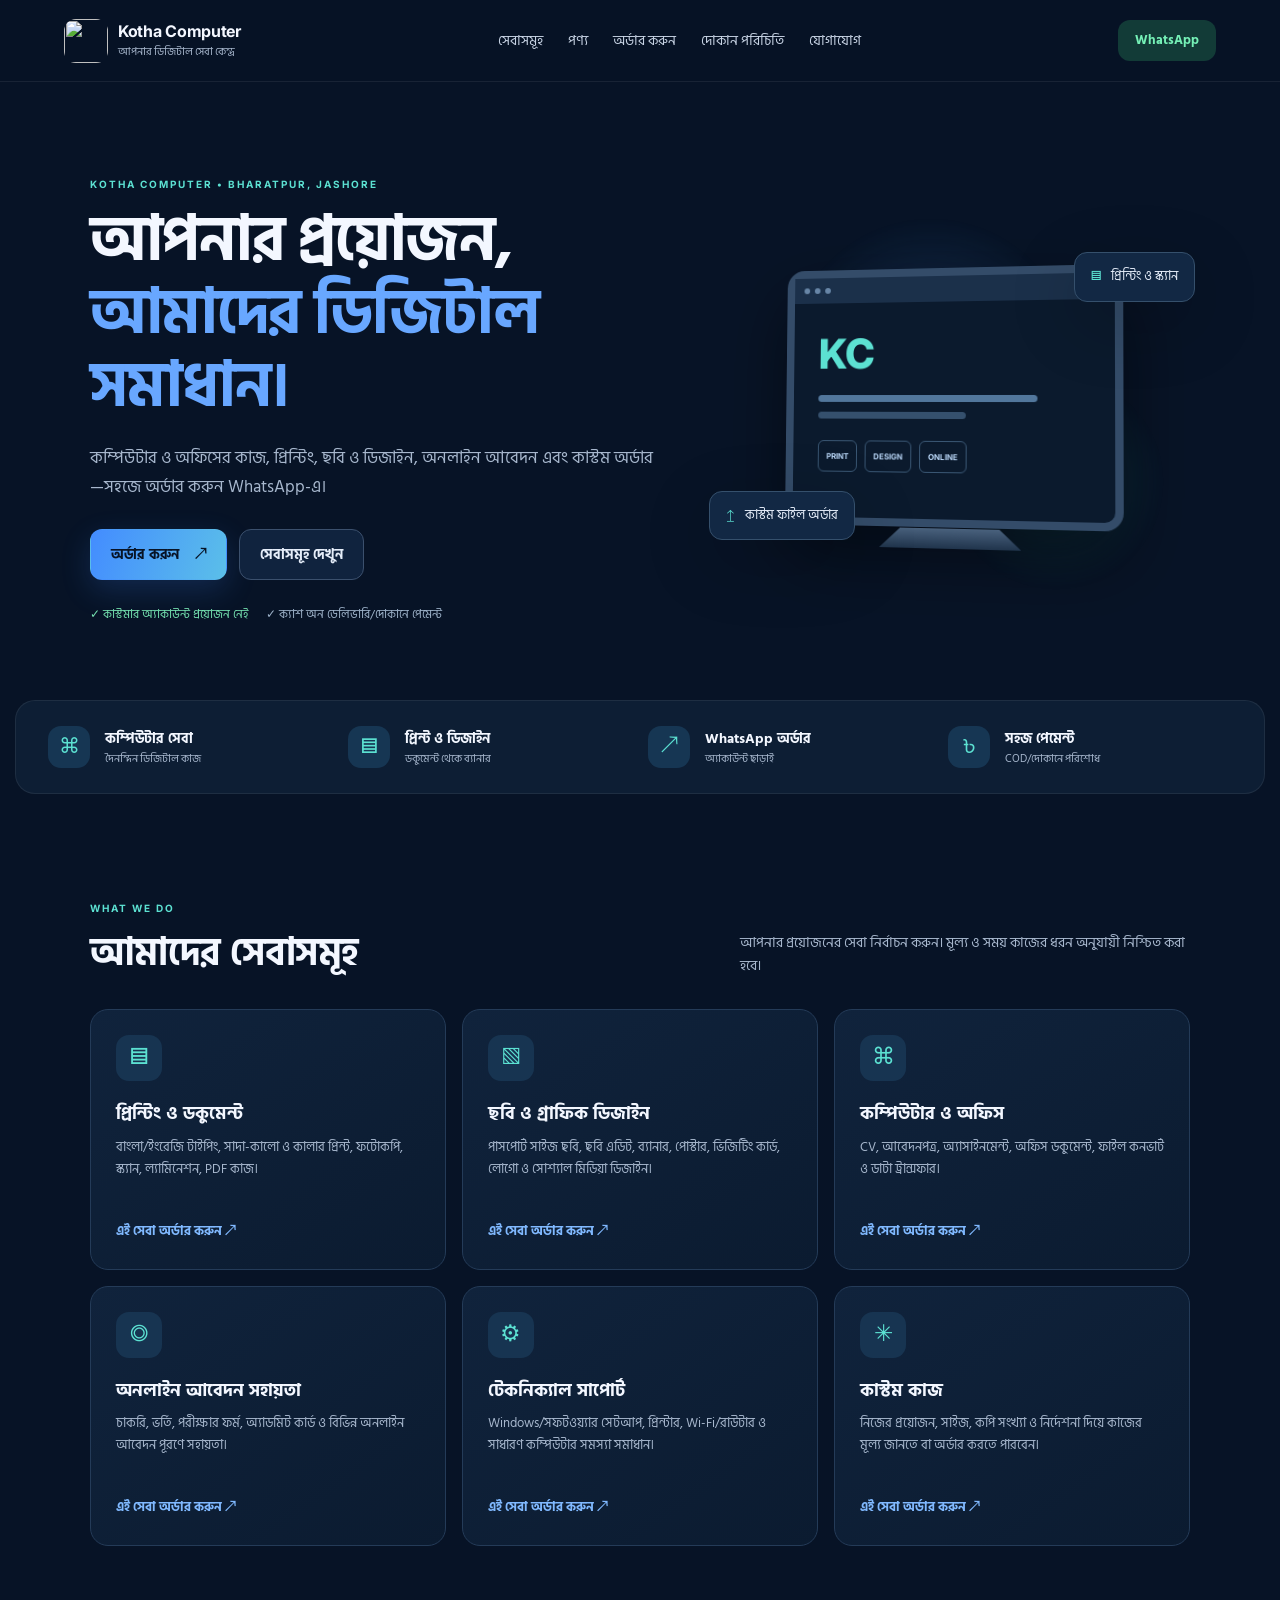
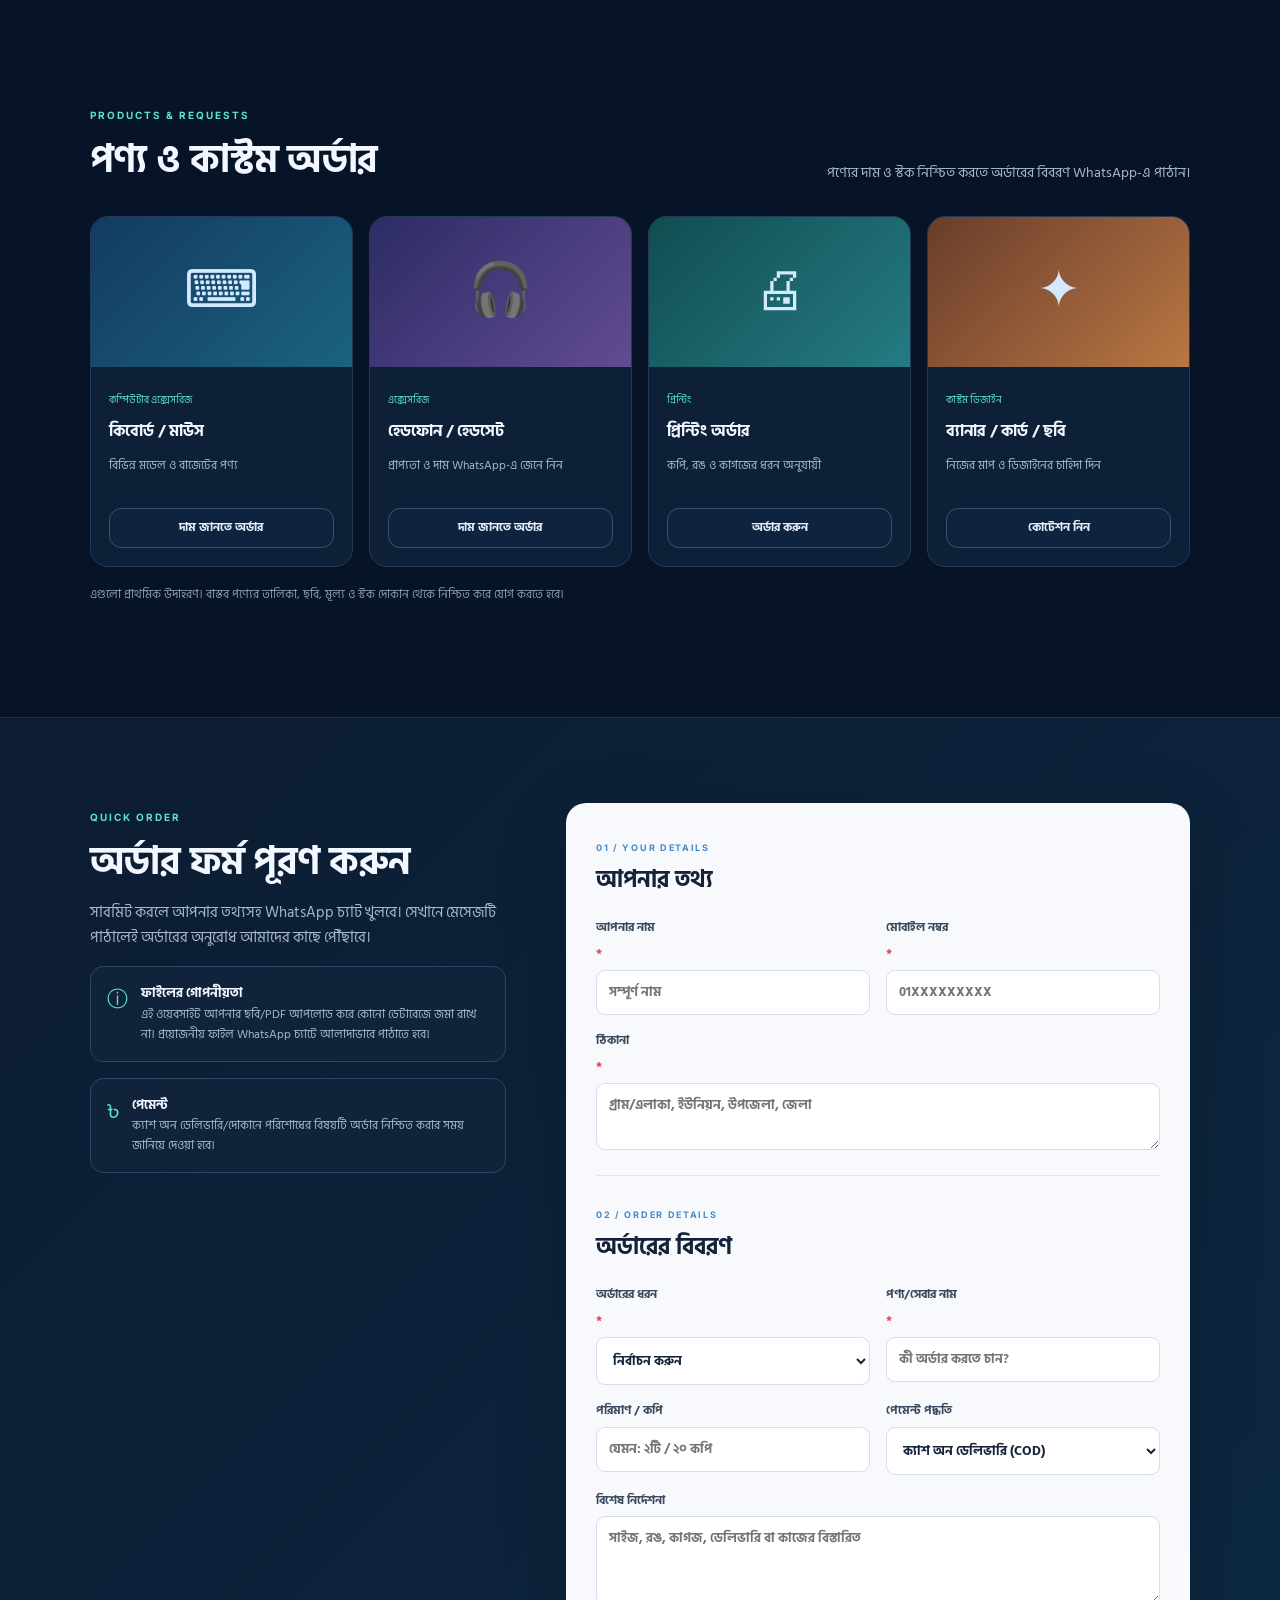
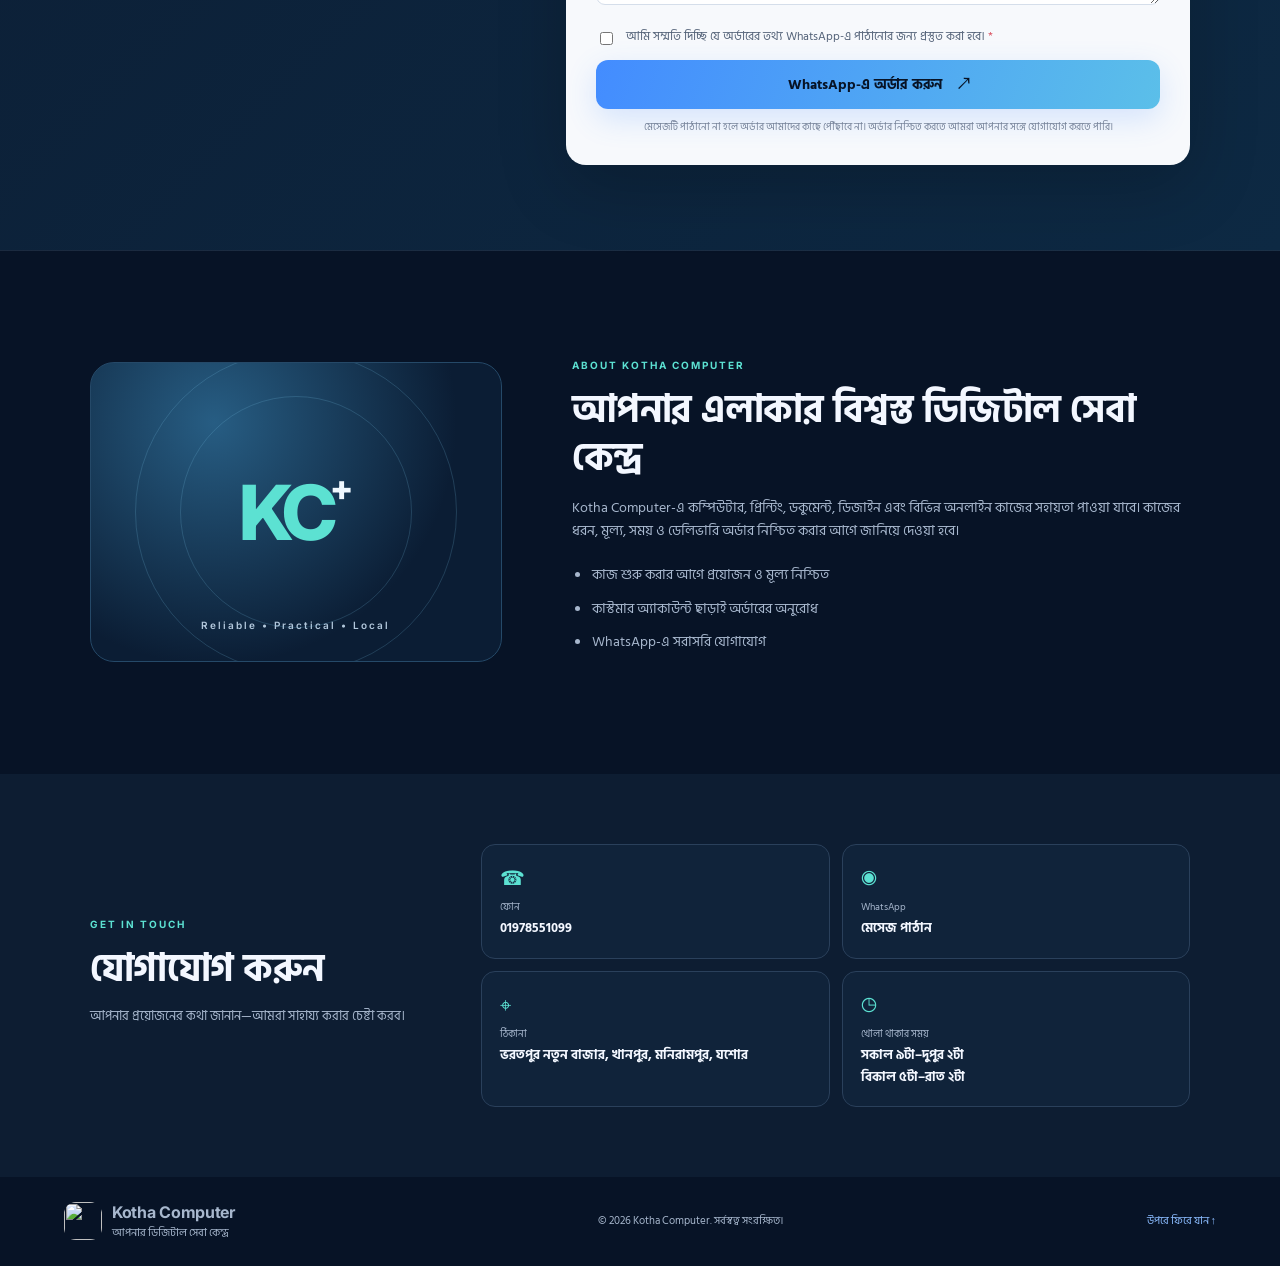
==== index.html @ 3c4dc67a "Add files via upload" ====
<!doctype html>
<html lang="bn">
<head>
  <meta charset="utf-8">
  <meta name="viewport" content="width=device-width, initial-scale=1">
  <meta name="theme-color" content="#071326">
  <meta name="description" content="Kotha Computer — কম্পিউটার, প্রিন্টিং, ডিজাইন, অনলাইন আবেদন ও কাস্টম অর্ডার সেবা।">
  <title>Kotha Computer | কম্পিউটার ও ডিজিটাল সেবা</title>
  <link rel="icon" href="assets/favicon.svg" type="image/svg+xml">
  <link rel="stylesheet" href="styles.css">
</head>
<body>
  <header class="site-header">
    <a class="brand" href="#home" aria-label="Kotha Computer হোম">
      <img src="assets/logo.svg" alt="" width="44" height="44">
      <span><strong>Kotha Computer</strong><small>আপনার ডিজিটাল সেবা কেন্দ্র</small></span>
    </a>
    <button class="menu-toggle" id="menuToggle" aria-label="মেনু খুলুন" aria-expanded="false">☰</button>
    <nav id="mainNav">
      <a href="#services">সেবাসমূহ</a><a href="#products">পণ্য</a><a href="#order">অর্ডার করুন</a><a href="#about">দোকান পরিচিতি</a><a href="#contact">যোগাযোগ</a>
    </nav>
    <a class="header-wa" href="https://wa.me/8801978551099" target="_blank" rel="noopener">WhatsApp</a>
  </header>

  <main id="home">
    <section class="hero">
      <div class="hero-copy">
        <span class="eyebrow">KOTHA COMPUTER • BHARATPUR, JASHORE</span>
        <h1>আপনার প্রয়োজন,<br><span>আমাদের ডিজিটাল সমাধান।</span></h1>
        <p>কম্পিউটার ও অফিসের কাজ, প্রিন্টিং, ছবি ও ডিজাইন, অনলাইন আবেদন এবং কাস্টম অর্ডার—সহজে অর্ডার করুন WhatsApp-এ।</p>
        <div class="hero-actions"><a class="btn primary" href="#order">অর্ডার করুন <span>↗</span></a><a class="btn secondary" href="#services">সেবাসমূহ দেখুন</a></div>
        <div class="trust-row"><span>✓ কাস্টমার অ্যাকাউন্ট প্রয়োজন নেই</span><span>✓ ক্যাশ অন ডেলিভারি/দোকানে পেমেন্ট</span></div>
      </div>
      <div class="hero-art" aria-label="কম্পিউটার ও ডিজিটাল সেবা">
        <div class="orb orb-one"></div><div class="orb orb-two"></div>
        <div class="screen"><div class="screen-top"><i></i><i></i><i></i></div><div class="screen-body"><div class="screen-mark">KC</div><div class="screen-line long"></div><div class="screen-line"></div><div class="screen-cards"><b>PRINT</b><b>DESIGN</b><b>ONLINE</b></div></div></div>
        <div class="floating-card card-print">▤ <span>প্রিন্টিং ও স্ক্যান</span></div><div class="floating-card card-file">↥ <span>কাস্টম ফাইল অর্ডার</span></div>
      </div>
    </section>

    <section class="quick-facts">
      <div><span class="fact-icon">⌘</span><strong>কম্পিউটার সেবা</strong><small>দৈনন্দিন ডিজিটাল কাজ</small></div>
      <div><span class="fact-icon">▤</span><strong>প্রিন্ট ও ডিজাইন</strong><small>ডকুমেন্ট থেকে ব্যানার</small></div>
      <div><span class="fact-icon">↗</span><strong>WhatsApp অর্ডার</strong><small>অ্যাকাউন্ট ছাড়াই</small></div>
      <div><span class="fact-icon">৳</span><strong>সহজ পেমেন্ট</strong><small>COD/দোকানে পরিশোধ</small></div>
    </section>

    <section class="section" id="services">
      <div class="section-heading"><div><span class="eyebrow">WHAT WE DO</span><h2>আমাদের সেবাসমূহ</h2></div><p>আপনার প্রয়োজনের সেবা নির্বাচন করুন। মূল্য ও সময় কাজের ধরন অনুযায়ী নিশ্চিত করা হবে।</p></div>
      <div class="service-grid">
        <article class="service-card"><span class="service-icon">▤</span><h3>প্রিন্টিং ও ডকুমেন্ট</h3><p>বাংলা/ইংরেজি টাইপিং, সাদা-কালো ও কালার প্রিন্ট, ফটোকপি, স্ক্যান, ল্যামিনেশন, PDF কাজ।</p><button class="text-link choose-service" data-service="প্রিন্টিং ও ডকুমেন্ট">এই সেবা অর্ডার করুন ↗</button></article>
        <article class="service-card"><span class="service-icon">▧</span><h3>ছবি ও গ্রাফিক ডিজাইন</h3><p>পাসপোর্ট সাইজ ছবি, ছবি এডিট, ব্যানার, পোস্টার, ভিজিটিং কার্ড, লোগো ও সোশ্যাল মিডিয়া ডিজাইন।</p><button class="text-link choose-service" data-service="ছবি ও গ্রাফিক ডিজাইন">এই সেবা অর্ডার করুন ↗</button></article>
        <article class="service-card"><span class="service-icon">⌘</span><h3>কম্পিউটার ও অফিস</h3><p>CV, আবেদনপত্র, অ্যাসাইনমেন্ট, অফিস ডকুমেন্ট, ফাইল কনভার্ট ও ডাটা ট্রান্সফার।</p><button class="text-link choose-service" data-service="কম্পিউটার ও অফিস">এই সেবা অর্ডার করুন ↗</button></article>
        <article class="service-card"><span class="service-icon">◎</span><h3>অনলাইন আবেদন সহায়তা</h3><p>চাকরি, ভর্তি, পরীক্ষার ফর্ম, অ্যাডমিট কার্ড ও বিভিন্ন অনলাইন আবেদন পূরণে সহায়তা।</p><button class="text-link choose-service" data-service="অনলাইন আবেদন সহায়তা">এই সেবা অর্ডার করুন ↗</button></article>
        <article class="service-card"><span class="service-icon">⚙</span><h3>টেকনিক্যাল সাপোর্ট</h3><p>Windows/সফটওয়্যার সেটআপ, প্রিন্টার, Wi-Fi/রাউটার ও সাধারণ কম্পিউটার সমস্যা সমাধান।</p><button class="text-link choose-service" data-service="টেকনিক্যাল সাপোর্ট">এই সেবা অর্ডার করুন ↗</button></article>
        <article class="service-card"><span class="service-icon">✳</span><h3>কাস্টম কাজ</h3><p>নিজের প্রয়োজন, সাইজ, কপি সংখ্যা ও নির্দেশনা দিয়ে কাজের মূল্য জানতে বা অর্ডার করতে পারবেন।</p><button class="text-link choose-service" data-service="কাস্টম কাজ">এই সেবা অর্ডার করুন ↗</button></article>
      </div>
    </section>

    <section class="section product-section" id="products">
      <div class="section-heading"><div><span class="eyebrow">PRODUCTS & REQUESTS</span><h2>পণ্য ও কাস্টম অর্ডার</h2></div><p>পণ্যের দাম ও স্টক নিশ্চিত করতে অর্ডারের বিবরণ WhatsApp-এ পাঠান।</p></div>
      <div class="product-grid">
        <article class="product-card"><div class="product-visual visual-blue">⌨</div><div class="product-info"><span class="tag">কম্পিউটার এক্সেসরিজ</span><h3>কিবোর্ড / মাউস</h3><p>বিভিন্ন মডেল ও বাজেটের পণ্য</p><button class="btn small secondary choose-product" data-product="কিবোর্ড / মাউস">দাম জানতে অর্ডার</button></div></article>
        <article class="product-card"><div class="product-visual visual-purple">🎧</div><div class="product-info"><span class="tag">এক্সেসরিজ</span><h3>হেডফোন / হেডসেট</h3><p>প্রাপ্যতা ও দাম WhatsApp-এ জেনে নিন</p><button class="btn small secondary choose-product" data-product="হেডফোন / হেডসেট">দাম জানতে অর্ডার</button></div></article>
        <article class="product-card"><div class="product-visual visual-teal">🖨</div><div class="product-info"><span class="tag">প্রিন্টিং</span><h3>প্রিন্টিং অর্ডার</h3><p>কপি, রঙ ও কাগজের ধরন অনুযায়ী</p><button class="btn small secondary choose-product" data-product="প্রিন্টিং অর্ডার">অর্ডার করুন</button></div></article>
        <article class="product-card"><div class="product-visual visual-orange">✦</div><div class="product-info"><span class="tag">কাস্টম ডিজাইন</span><h3>ব্যানার / কার্ড / ছবি</h3><p>নিজের মাপ ও ডিজাইনের চাহিদা দিন</p><button class="btn small secondary choose-product" data-product="ব্যানার / কার্ড / ছবি">কোটেশন নিন</button></div></article>
      </div>
      <p class="note">এগুলো প্রাথমিক উদাহরণ। বাস্তব পণ্যের তালিকা, ছবি, মূল্য ও স্টক দোকান থেকে নিশ্চিত করে যোগ করতে হবে।</p>
    </section>

    <section class="order-section" id="order">
      <div class="order-intro"><span class="eyebrow">QUICK ORDER</span><h2>অর্ডার ফর্ম পূরণ করুন</h2><p>সাবমিট করলে আপনার তথ্যসহ WhatsApp চ্যাট খুলবে। সেখানে মেসেজটি পাঠালেই অর্ডারের অনুরোধ আমাদের কাছে পৌঁছাবে।</p>
        <div class="order-note"><span>ⓘ</span><p><strong>ফাইলের গোপনীয়তা</strong><br>এই ওয়েবসাইট আপনার ছবি/PDF আপলোড করে কোনো ডেটাবেজে জমা রাখে না। প্রয়োজনীয় ফাইল WhatsApp চ্যাটে আলাদাভাবে পাঠাতে হবে।</p></div>
        <div class="order-note"><span>৳</span><p><strong>পেমেন্ট</strong><br>ক্যাশ অন ডেলিভারি/দোকানে পরিশোধের বিষয়টি অর্ডার নিশ্চিত করার সময় জানিয়ে দেওয়া হবে।</p></div>
      </div>
      <form class="order-form" id="orderForm" novalidate>
        <div class="form-title"><span>01 / YOUR DETAILS</span><h3>আপনার তথ্য</h3></div>
        <div class="field-grid">
          <label>আপনার নাম <em>*</em><input name="customerName" autocomplete="name" maxlength="80" required placeholder="সম্পূর্ণ নাম"></label>
          <label>মোবাইল নম্বর <em>*</em><input name="phone" autocomplete="tel" inputmode="tel" maxlength="20" required placeholder="01XXXXXXXXX"></label>
          <label class="full">ঠিকানা <em>*</em><textarea name="address" rows="2" maxlength="350" required placeholder="গ্রাম/এলাকা, ইউনিয়ন, উপজেলা, জেলা"></textarea></label>
        </div>
        <div class="form-title second"><span>02 / ORDER DETAILS</span><h3>অর্ডারের বিবরণ</h3></div>
        <div class="field-grid">
          <label>অর্ডারের ধরন <em>*</em><select name="orderType" id="orderType" required><option value="">নির্বাচন করুন</option><option>পণ্য</option><option>প্রিন্টিং ও ডকুমেন্ট</option><option>ছবি ও গ্রাফিক ডিজাইন</option><option>কম্পিউটার ও অফিস</option><option>অনলাইন আবেদন সহায়তা</option><option>টেকনিক্যাল সাপোর্ট</option><option>কাস্টম কাজ</option></select></label>
          <label>পণ্য/সেবার নাম <em>*</em><input name="item" id="itemName" maxlength="150" required placeholder="কী অর্ডার করতে চান?"></label>
          <label>পরিমাণ / কপি<input name="quantity" maxlength="30" placeholder="যেমন: ২টি / ২০ কপি"></label>
          <label>পেমেন্ট পদ্ধতি<select name="payment"><option>ক্যাশ অন ডেলিভারি (COD)</option><option>দোকানে গিয়ে পরিশোধ</option><option>আগে মূল্য নিশ্চিত করতে চাই</option></select></label>
          <label class="full">বিশেষ নির্দেশনা<textarea name="details" rows="3" maxlength="1000" placeholder="সাইজ, রঙ, কাগজ, ডেলিভারি বা কাজের বিস্তারিত"></textarea></label>
        </div>
        <!-- Honeypot: real users should leave this empty. -->
        <div class="trap" aria-hidden="true"><label>এই ঘরটি খালি রাখুন<input name="website" tabindex="-1" autocomplete="off"></label></div>
        <label class="consent"><input type="checkbox" name="consent" required><span>আমি সম্মতি দিচ্ছি যে অর্ডারের তথ্য WhatsApp-এ পাঠানোর জন্য প্রস্তুত করা হবে। <em>*</em></span></label>
        <p class="form-error" id="formError" role="alert" aria-live="polite"></p>
        <button class="btn primary submit-btn" type="submit">WhatsApp-এ অর্ডার করুন <span>↗</span></button>
        <p class="fine-print">মেসেজটি পাঠানো না হলে অর্ডার আমাদের কাছে পৌঁছাবে না। অর্ডার নিশ্চিত করতে আমরা আপনার সঙ্গে যোগাযোগ করতে পারি।</p>
      </form>
    </section>

    <section class="section about-section" id="about">
      <div class="about-visual"><div class="about-monogram">KC<span>+</span></div><p>Reliable • Practical • Local</p></div>
      <div class="about-copy"><span class="eyebrow">ABOUT KOTHA COMPUTER</span><h2>আপনার এলাকার বিশ্বস্ত ডিজিটাল সেবা কেন্দ্র</h2><p>Kotha Computer-এ কম্পিউটার, প্রিন্টিং, ডকুমেন্ট, ডিজাইন এবং বিভিন্ন অনলাইন কাজের সহায়তা পাওয়া যাবে। কাজের ধরন, মূল্য, সময় ও ডেলিভারি অর্ডার নিশ্চিত করার আগে জানিয়ে দেওয়া হবে।</p><ul><li>কাজ শুরু করার আগে প্রয়োজন ও মূল্য নিশ্চিত</li><li>কাস্টমার অ্যাকাউন্ট ছাড়াই অর্ডারের অনুরোধ</li><li>WhatsApp-এ সরাসরি যোগাযোগ</li></ul></div>
    </section>

    <section class="contact-section" id="contact">
      <div><span class="eyebrow">GET IN TOUCH</span><h2>যোগাযোগ করুন</h2><p>আপনার প্রয়োজনের কথা জানান—আমরা সাহায্য করার চেষ্টা করব।</p></div>
      <div class="contact-cards">
        <a class="contact-card" href="tel:01978551099"><span>☎</span><small>ফোন</small><strong>01978551099</strong></a>
        <a class="contact-card" href="https://wa.me/8801978551099" target="_blank" rel="noopener"><span>◉</span><small>WhatsApp</small><strong>মেসেজ পাঠান</strong></a>
        <div class="contact-card"><span>⌖</span><small>ঠিকানা</small><strong>ভরতপুর নতুন বাজার, খানপুর, মনিরামপুর, যশোর</strong></div>
        <div class="contact-card"><span>◷</span><small>খোলা থাকার সময়</small><strong>সকাল ৯টা–দুপুর ২টা<br>বিকাল ৫টা–রাত ২টা</strong></div>
      </div>
    </section>
  </main>

  <footer class="footer"><a class="brand" href="#home"><img src="assets/logo.svg" alt="" width="38" height="38"><span><strong>Kotha Computer</strong><small>আপনার ডিজিটাল সেবা কেন্দ্র</small></span></a><p>© <span id="year"></span> Kotha Computer. সর্বস্বত্ব সংরক্ষিত।</p><a href="#home">উপরে ফিরে যান ↑</a></footer>
  <script src="app.js"></script>
</body>
</html>
---- styles.css ----
@import url('https://fonts.googleapis.com/css2?family=Hind+Siliguri:wght@400;500;600;700&family=Inter:wght@400;500;600;700;800&display=swap');
:root{--bg:#071326;--bg2:#0b1c34;--panel:#10233e;--panel2:#122945;--line:#263c58;--text:#f3f7ff;--muted:#a7b7cd;--blue:#68a7ff;--cyan:#5ce1d2;--green:#24c879;--radius:22px;--shadow:0 20px 70px #0003}
*{box-sizing:border-box}html{scroll-behavior:smooth;scroll-padding-top:95px}body{margin:0;background:var(--bg);color:var(--text);font-family:'Hind Siliguri',sans-serif;line-height:1.65}a{color:inherit;text-decoration:none}button,input,select,textarea{font:inherit}button{cursor:pointer}.site-header{height:82px;display:flex;align-items:center;justify-content:space-between;padding:0 max(5vw,24px);gap:24px;border-bottom:1px solid #ffffff12;background:#071326ed;position:sticky;top:0;z-index:10;backdrop-filter:blur(16px)}.brand{display:flex;align-items:center;gap:10px;flex-shrink:0}.brand img{border-radius:12px}.brand strong,.brand small{display:block;line-height:1.25}.brand strong{font:700 16px Inter,sans-serif;letter-spacing:-.3px}.brand small{font-size:11px;color:var(--muted);margin-top:5px}.site-header nav{display:flex;gap:25px;align-items:center}.site-header nav a{color:#c6d2e3;font-size:14px;transition:.2s}.site-header nav a:hover{color:var(--cyan)}.header-wa{padding:10px 17px;border-radius:12px;background:#123b37;color:#75f0b6;font-size:13px;font-weight:700}.menu-toggle{display:none;background:none;color:white;border:0;font-size:26px}.hero{padding:88px max(7vw,24px) 76px;display:grid;grid-template-columns:1.08fr .92fr;gap:55px;align-items:center;max-width:1500px;margin:auto;min-height:580px}.eyebrow{font:700 10px Inter,sans-serif;letter-spacing:2px;color:var(--cyan);display:inline-block;margin-bottom:15px}.hero h1{font-size:clamp(37px,5vw,62px);line-height:1.18;letter-spacing:-1.3px;margin:0 0 20px;font-weight:700}.hero h1 span{color:var(--blue)}.hero-copy>p{max-width:600px;color:var(--muted);font-size:17px;margin:0 0 28px}.hero-actions{display:flex;gap:12px;flex-wrap:wrap}.btn{display:inline-flex;justify-content:center;align-items:center;gap:16px;border:1px solid transparent;border-radius:12px;padding:13px 20px;font-weight:700;font-size:14px;transition:transform .2s,background .2s}.btn:hover{transform:translateY(-2px)}.btn.primary{background:linear-gradient(110deg,#438cff,#5bbfe9);color:#071326;box-shadow:0 10px 30px #3e8bff30}.btn.secondary{border-color:#3b506d;background:#10233e;color:#e5edf9}.btn.small{padding:9px 12px;font-size:12px;width:100%}.trust-row{display:flex;gap:18px;flex-wrap:wrap;margin-top:25px;color:#9eb3ca;font-size:12px}.trust-row span:first-child{color:#76e3b1}.hero-art{height:390px;position:relative;display:grid;place-items:center}.orb{position:absolute;border-radius:50%;filter:blur(1px)}.orb-one{width:300px;height:300px;background:radial-gradient(circle,#2a68a85c,transparent 68%);top:10px;left:15%}.orb-two{width:220px;height:220px;background:radial-gradient(circle,#26cbbd29,transparent 70%);bottom:0;right:5%}.screen{width:min(340px,80%);height:260px;background:#0b1a2d;border:8px solid #344c69;border-radius:18px;box-shadow:0 30px 70px #0007;position:relative;z-index:1;transform:perspective(800px) rotateY(-8deg) rotateX(2deg)}.screen:after{content:"";position:absolute;bottom:-29px;left:28%;width:44%;height:20px;background:linear-gradient(#49617d,#20344c);clip-path:polygon(15% 0,85% 0,100% 100%,0 100%)}.screen-top{height:26px;background:#1b304a;display:flex;align-items:center;gap:5px;padding-left:10px}.screen-top i{width:6px;height:6px;background:#6886a7;border-radius:50%}.screen-body{padding:26px}.screen-mark{font:800 42px Inter,sans-serif;color:var(--cyan);margin-bottom:17px}.screen-line{height:7px;width:56%;border-radius:5px;background:#35506d;margin:10px 0}.screen-line.long{width:82%;background:#52779c}.screen-cards{display:flex;gap:8px;margin-top:22px}.screen-cards b{font:700 8px Inter,sans-serif;color:#b9d6f7;border:1px solid #3a5774;padding:10px 8px;border-radius:6px}.floating-card{position:absolute;z-index:2;display:flex;align-items:center;gap:10px;padding:13px 16px;background:#122844;border:1px solid #35506c;border-radius:13px;box-shadow:var(--shadow);font-size:13px;color:var(--cyan)}.floating-card span{color:#e5edf9}.card-print{top:50px;right:-5px}.card-file{bottom:52px;left:0}.quick-facts{margin:0 auto;max-width:1250px;padding:25px 32px;display:grid;grid-template-columns:repeat(4,1fr);background:#0d1e34;border:1px solid #ffffff12;border-radius:20px;gap:16px}.quick-facts>div{display:grid;grid-template-columns:45px 1fr;column-gap:12px;align-items:center}.fact-icon{grid-row:span 2;width:42px;height:42px;border-radius:13px;background:#163653;color:var(--cyan);display:grid;place-items:center;font-size:21px}.quick-facts strong{font-size:14px}.quick-facts small{font-size:11px;color:var(--muted)}.section{padding:100px max(7vw,24px);max-width:1500px;margin:auto}.section-heading{display:flex;justify-content:space-between;gap:30px;align-items:end;margin-bottom:32px}.section-heading h2,.order-intro h2,.about-copy h2,.contact-section h2{font-size:clamp(28px,3vw,39px);line-height:1.25;margin:0;letter-spacing:-.5px}.section-heading>p{max-width:450px;margin:0;color:var(--muted);font-size:14px}.service-grid{display:grid;grid-template-columns:repeat(3,1fr);gap:16px}.service-card{padding:25px;border:1px solid #243b58;background:linear-gradient(145deg,#10233c,#0b1b30);border-radius:18px;transition:.2s}.service-card:hover,.product-card:hover{transform:translateY(-4px);border-color:#4c7baa}.service-icon{width:46px;height:46px;border-radius:13px;display:grid;place-items:center;background:#173451;color:var(--cyan);font-size:23px}.service-card h3{margin:18px 0 8px;font-size:18px}.service-card p{color:var(--muted);font-size:13px;min-height:62px;margin:0 0 18px}.text-link{background:none;border:0;padding:0;color:#80b9ff;font-size:13px;font-weight:700}.product-section{padding-top:55px}.product-grid{display:grid;grid-template-columns:repeat(4,1fr);gap:16px}.product-card{border:1px solid #243b58;border-radius:18px;overflow:hidden;background:#0d2037;transition:.2s}.product-visual{height:150px;display:grid;place-items:center;font-size:52px;color:#d4e9ff}.visual-blue{background:linear-gradient(135deg,#133b61,#1b6280)}.visual-purple{background:linear-gradient(135deg,#2c2c65,#624b92)}.visual-teal{background:linear-gradient(135deg,#104d52,#257b82)}.visual-orange{background:linear-gradient(135deg,#693d2b,#b97743)}.product-info{padding:18px}.tag{font-size:10px;color:var(--cyan)}.product-info h3{font-size:16px;margin:7px 0}.product-info p{color:var(--muted);font-size:12px;min-height:40px}.note{color:#879cb5;font-size:12px;margin-top:18px}.order-section{background:linear-gradient(135deg,#0c1c32,#0d2943);border-top:1px solid #ffffff10;border-bottom:1px solid #ffffff10;padding:85px max(7vw,24px);display:grid;grid-template-columns:.8fr 1.2fr;gap:60px;align-items:start}.order-intro{position:sticky;top:120px}.order-intro>p{color:var(--muted);font-size:15px}.order-note{display:flex;gap:13px;padding:16px;margin-top:16px;border:1px solid #2c4562;background:#10233b;border-radius:13px}.order-note>span{font-size:21px;color:var(--cyan)}.order-note p{margin:0;color:var(--muted);font-size:12px}.order-note strong{color:#f0f6ff;font-size:13px}.order-form{padding:30px;background:#f7f9fc;color:#15233a;border-radius:20px;box-shadow:var(--shadow)}.form-title{margin-bottom:18px}.form-title span{font:700 9px Inter,sans-serif;letter-spacing:1.7px;color:#4789c8}.form-title h3{font-size:23px;margin:3px 0 0}.form-title.second{border-top:1px solid #e0e7ef;padding-top:24px;margin-top:25px}.field-grid{display:grid;grid-template-columns:1fr 1fr;gap:16px}.field-grid label{font-size:12px;font-weight:700;color:#3b4a60;display:flex;flex-direction:column;gap:6px}.field-grid label.full{grid-column:1/-1}em{color:#d94b59;font-style:normal}.field-grid input,.field-grid select,.field-grid textarea{width:100%;padding:11px 12px;border:1px solid #d5deea;border-radius:9px;background:white;color:#16253b;outline:none;font-size:13px}.field-grid input:focus,.field-grid select:focus,.field-grid textarea:focus{border-color:#438cff;box-shadow:0 0 0 3px #438cff20}.field-grid textarea{resize:vertical}.consent{display:flex;gap:10px;align-items:flex-start;margin:22px 0 12px;color:#526177;font-size:12px}.consent input{margin-top:5px;accent-color:#267eea}.submit-btn{width:100%;border:0}.fine-print{color:#748198;font-size:10px;text-align:center;margin-bottom:0}.form-error{font-size:12px;color:#bb2434;margin:8px 0}.trap{position:absolute;left:-10000px;top:auto;width:1px;height:1px;overflow:hidden}.about-section{display:grid;grid-template-columns:.8fr 1.2fr;gap:70px;align-items:center}.about-visual{min-height:300px;border-radius:24px;background:radial-gradient(circle at 30% 20%,#275d83,#0b1d34 65%);border:1px solid #254968;display:grid;place-items:center;position:relative;overflow:hidden}.about-visual:before,.about-visual:after{content:"";position:absolute;border:1px solid #78c3e533;border-radius:50%;width:320px;height:320px}.about-visual:after{width:230px;height:230px}.about-monogram{font:800 76px Inter,sans-serif;color:var(--cyan);z-index:1;letter-spacing:-7px}.about-monogram span{color:#eff8ff;font-size:35px;vertical-align:top;letter-spacing:0}.about-visual p{position:absolute;bottom:20px;color:#b2c7db;font:600 10px Inter,sans-serif;letter-spacing:2px}.about-copy>p,.about-copy li{color:var(--muted);font-size:14px}.about-copy ul{padding-left:20px}.about-copy li{padding:5px 0}.contact-section{padding:70px max(7vw,24px);background:#0d1d32;display:grid;grid-template-columns:.65fr 1.35fr;gap:50px;align-items:center}.contact-section>div:first-child p{color:var(--muted);font-size:13px}.contact-cards{display:grid;grid-template-columns:1fr 1fr;gap:12px}.contact-card{border:1px solid #2a405b;background:#10233a;padding:18px;border-radius:14px;display:flex;flex-direction:column;align-items:flex-start;gap:3px;min-width:0}.contact-card>span{color:var(--cyan);font-size:20px}.contact-card small{color:var(--muted);font-size:10px}.contact-card strong{font-size:13px;overflow-wrap:anywhere}.footer{display:flex;justify-content:space-between;align-items:center;gap:20px;padding:25px max(5vw,24px);color:var(--muted);font-size:11px}.footer>p{margin:0}.footer>a:last-child{color:#8bbcff}
@media(max-width:1000px){.site-header{padding:0 24px}.site-header nav{gap:14px}.site-header nav a{font-size:12px}.hero{gap:20px;padding-top:65px}.quick-facts{margin:0 24px}.section{padding-top:75px;padding-bottom:75px}.order-section{gap:30px}.product-grid{grid-template-columns:repeat(2,1fr)}}
@media(max-width:760px){.site-header{height:72px;gap:12px}.brand strong{font-size:13px}.brand small{font-size:9px}.brand img{width:38px;height:38px}.menu-toggle{display:block;margin-left:auto}.site-header nav{display:none;position:absolute;left:0;right:0;top:71px;background:#0b1c34;border-bottom:1px solid var(--line);padding:15px 24px 20px;flex-direction:column;align-items:stretch;gap:0}.site-header nav.open{display:flex}.site-header nav a{padding:10px 0;font-size:14px}.header-wa{padding:8px 11px;font-size:11px}.hero{grid-template-columns:1fr;padding:58px 24px 35px}.hero h1{font-size:42px}.hero-art{height:310px}.screen{height:225px;width:300px}.floating-card{font-size:11px;padding:10px 12px}.card-print{right:0;top:22px}.card-file{left:0;bottom:30px}.quick-facts{grid-template-columns:1fr 1fr;margin:0 16px;padding:20px;gap:20px 12px}.quick-facts strong{font-size:12px}.quick-facts small{font-size:10px}.section{padding:70px 20px}.section-heading{display:block}.section-heading>p{margin-top:12px}.service-grid{grid-template-columns:1fr 1fr;gap:11px}.service-card{padding:17px}.service-card h3{font-size:15px}.service-card p{font-size:12px;min-height:95px}.service-icon{width:39px;height:39px}.product-grid{gap:12px}.product-visual{height:115px;font-size:40px}.product-info{padding:13px}.product-info h3{font-size:14px}.product-info p{font-size:11px;min-height:55px}.order-section{padding:65px 18px;grid-template-columns:1fr;gap:25px}.order-intro{position:static}.order-form{padding:22px 17px}.field-grid{gap:13px}.field-grid label{font-size:11px}.field-grid input,.field-grid select,.field-grid textarea{font-size:12px;padding:10px}.about-section{grid-template-columns:1fr;gap:30px}.about-visual{min-height:240px}.contact-section{padding:60px 20px;grid-template-columns:1fr;gap:25px}.footer{padding:24px 20px;flex-wrap:wrap}.footer>p{order:3;width:100%}}
@media(max-width:420px){.hero h1{font-size:36px}.service-grid{grid-template-columns:1fr}.service-card p{min-height:0}.product-grid{grid-template-columns:1fr 1fr}.field-grid{grid-template-columns:1fr}.field-grid label.full{grid-column:auto}.trust-row{display:grid;gap:7px}.hero-actions .btn{padding:12px 14px}.contact-cards{grid-template-columns:1fr}.footer .brand{max-width:70%}}
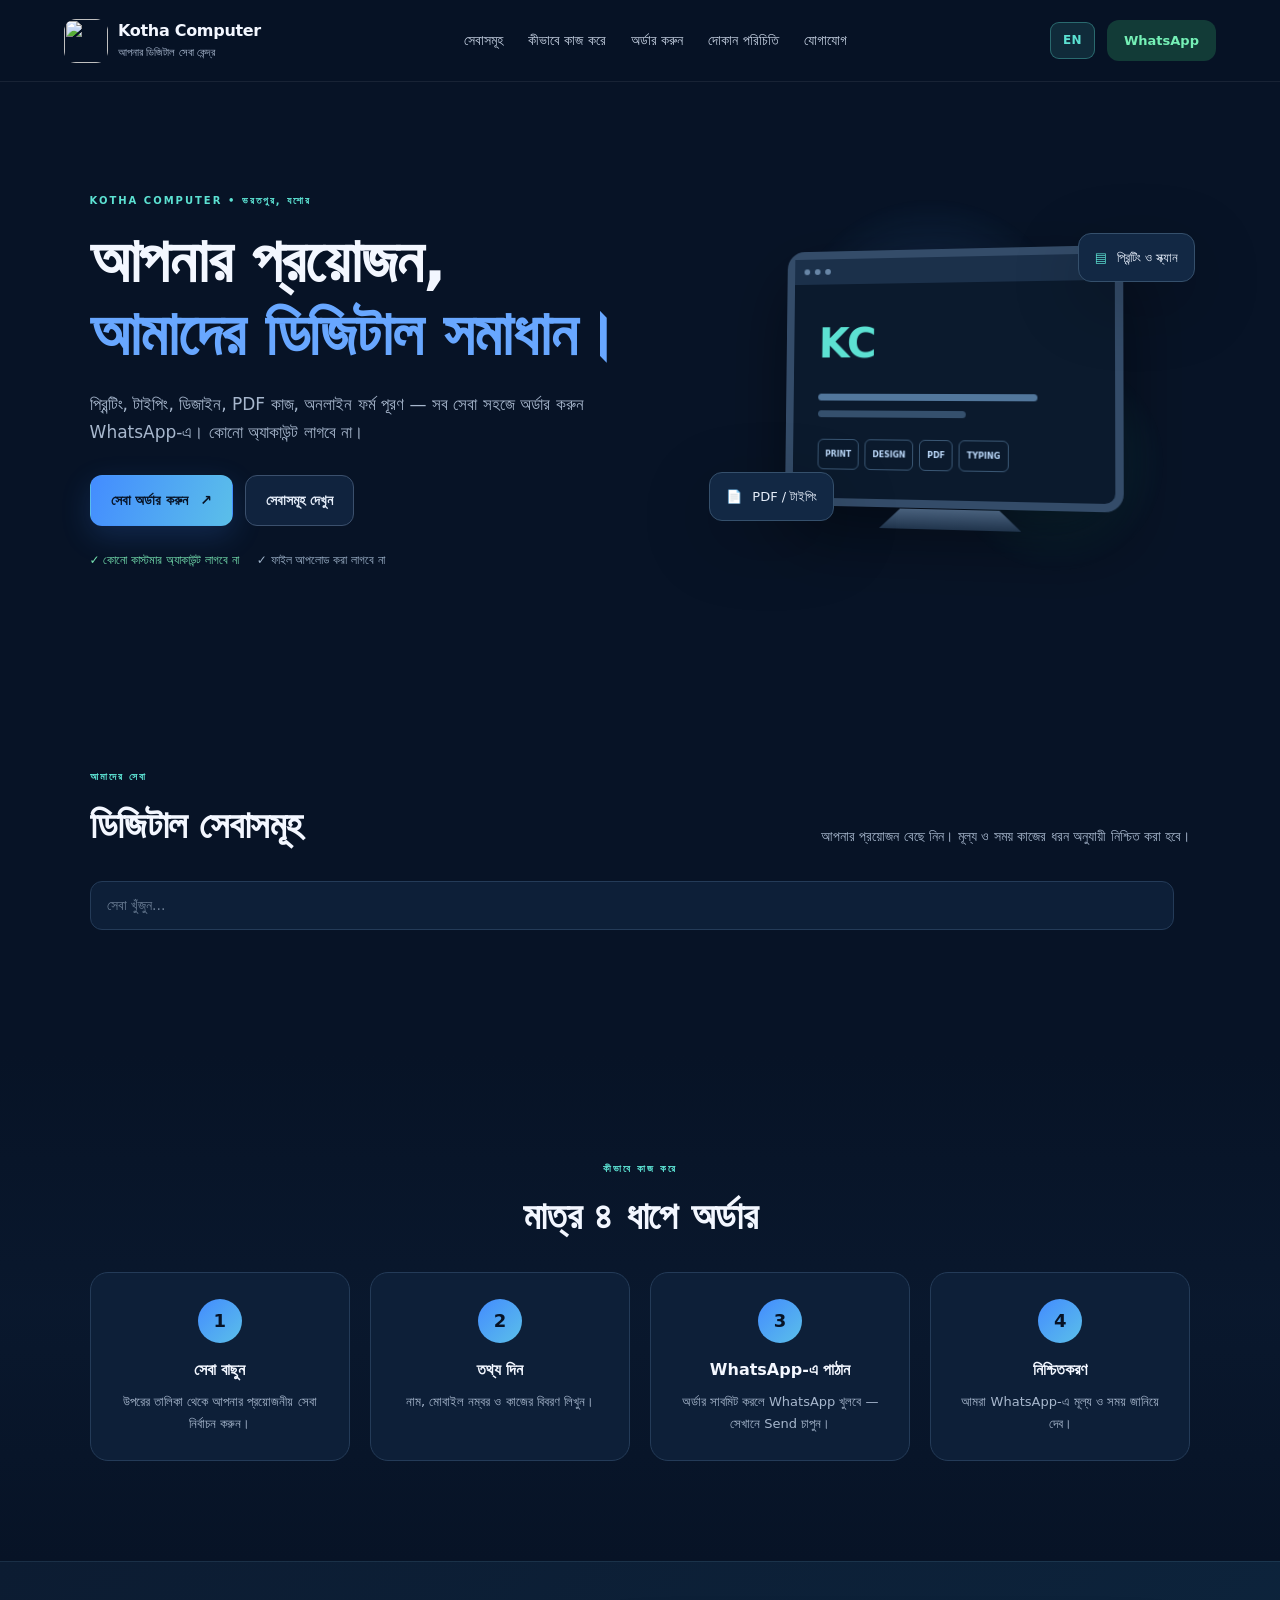
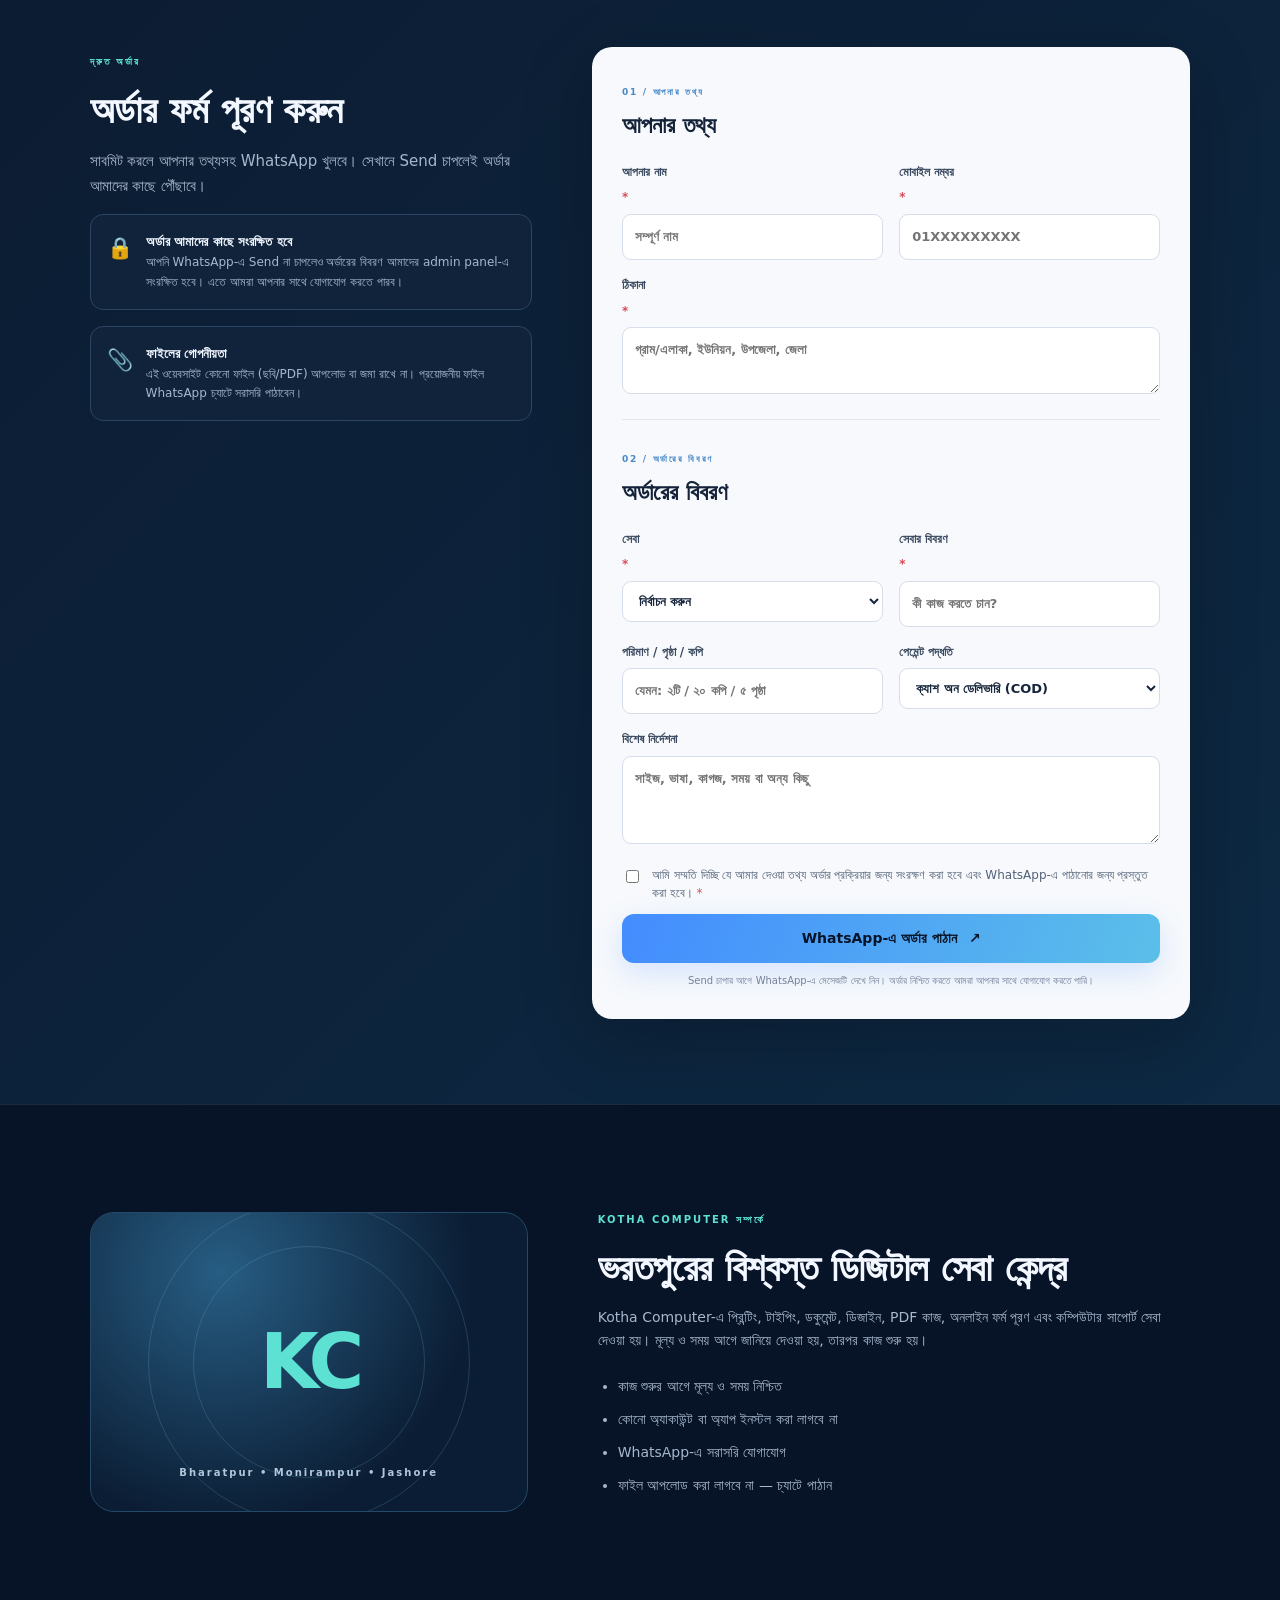
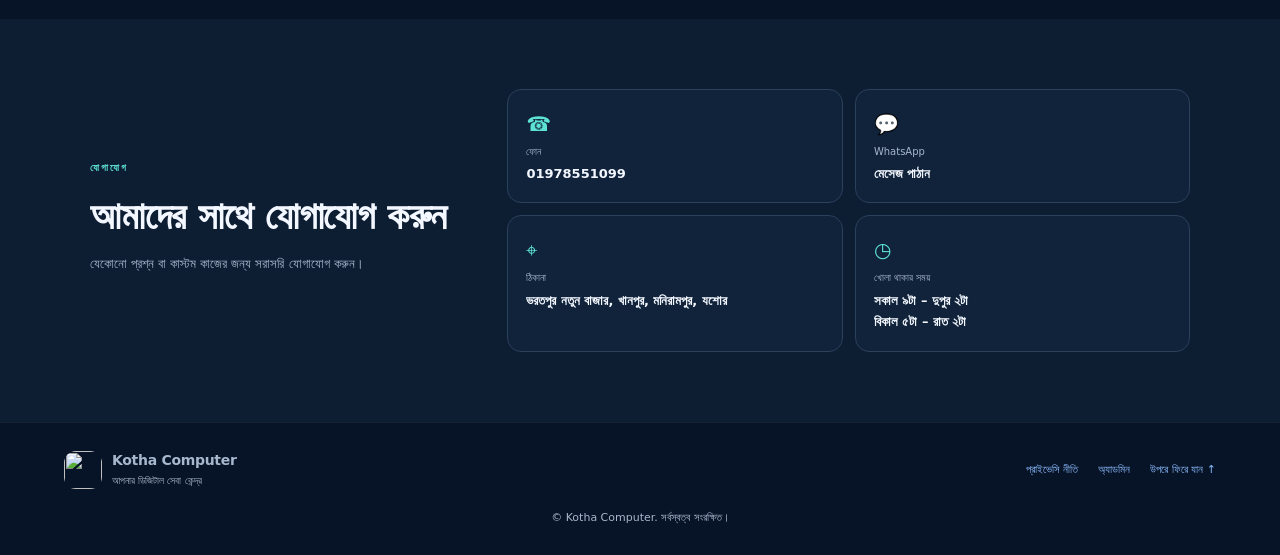
==== commit fce4eb5a: "Add files via upload" ====
--- a/index.html
+++ b/index.html
@@ -4,116 +4,320 @@
   <meta charset="utf-8">
   <meta name="viewport" content="width=device-width, initial-scale=1">
   <meta name="theme-color" content="#071326">
-  <meta name="description" content="Kotha Computer — কম্পিউটার, প্রিন্টিং, ডিজাইন, অনলাইন আবেদন ও কাস্টম অর্ডার সেবা।">
-  <title>Kotha Computer | কম্পিউটার ও ডিজিটাল সেবা</title>
-  <link rel="icon" href="assets/favicon.svg" type="image/svg+xml">
-  <link rel="stylesheet" href="styles.css">
+  <meta name="description" content="Kotha Computer — প্রিন্টিং, টাইপিং, ডিজাইন, PDF কাজ, অনলাইন ফর্ম পূরণ ও কম্পিউটার সাপোর্ট সেবা। ভরতপুর, মনিরামপুর, যশোর।">
+  <title>Kotha Computer | ডিজিটাল সেবা কেন্দ্র</title>
+
+  <link rel="icon" href="/assets/favicon.svg" type="image/svg+xml">
+  <link rel="apple-touch-icon" href="/assets/logo.svg">
+  <link rel="stylesheet" href="/styles.css">
+
+  <meta property="og:title" content="Kotha Computer | ডিজিটাল সেবা কেন্দ্র">
+  <meta property="og:description" content="প্রিন্টিং, টাইপিং, ডিজাইন, PDF কাজ সহ সব ডিজিটাল সেবা এক জায়গায়।">
+  <meta property="og:type" content="website">
 </head>
 <body>
-  <header class="site-header">
-    <a class="brand" href="#home" aria-label="Kotha Computer হোম">
-      <img src="assets/logo.svg" alt="" width="44" height="44">
-      <span><strong>Kotha Computer</strong><small>আপনার ডিজিটাল সেবা কেন্দ্র</small></span>
+
+<!-- ========== HEADER ========== -->
+<header class="site-header">
+  <a class="brand" href="#home" aria-label="Kotha Computer হোম">
+    <img src="/assets/logo.svg" alt="" width="44" height="44">
+    <span>
+      <strong>Kotha Computer</strong>
+      <small data-i18n="footer.tagline">আপনার ডিজিটাল সেবা কেন্দ্র</small>
+    </span>
+  </a>
+
+  <nav id="mainNav" aria-label="প্রধান মেনু">
+    <a href="#services" data-i18n="nav.services">সেবাসমূহ</a>
+    <a href="#how" data-i18n="nav.howItWorks">কীভাবে কাজ করে</a>
+    <a href="#order" data-i18n="nav.order">অর্ডার করুন</a>
+    <a href="#about" data-i18n="nav.about">দোকান পরিচিতি</a>
+    <a href="#contact" data-i18n="nav.contact">যোগাযোগ</a>
+  </nav>
+
+  <div class="header-actions">
+    <button id="langToggle" class="lang-toggle" type="button" aria-label="Change language">EN</button>
+    <a class="header-wa" href="https://wa.me/8801978551099" target="_blank" rel="noopener" data-i18n="nav.whatsapp">WhatsApp</a>
+    <button class="menu-toggle" id="menuToggle" aria-label="মেনু খুলুন" aria-expanded="false">☰</button>
+  </div>
+</header>
+
+<main id="home">
+
+  <!-- ========== HERO ========== -->
+  <section class="hero">
+    <div class="hero-copy">
+      <span class="eyebrow" data-i18n="hero.eyebrow">KOTHA COMPUTER • ভরতপুর, যশোর</span>
+      <h1>
+        <span data-i18n="hero.title1">আপনার প্রয়োজন,</span><br>
+        <span class="accent" data-i18n="hero.title2">আমাদের ডিজিটাল সমাধান।</span>
+      </h1>
+      <p data-i18n="hero.desc">প্রিন্টিং, টাইপিং, ডিজাইন, PDF কাজ, অনলাইন ফর্ম পূরণ — সব সেবা সহজে অর্ডার করুন WhatsApp-এ। কোনো অ্যাকাউন্ট লাগবে না।</p>
+      <div class="hero-actions">
+        <a class="btn primary" href="#order"><span data-i18n="hero.cta1">সেবা অর্ডার করুন</span> <span aria-hidden="true">↗</span></a>
+        <a class="btn secondary" href="#services" data-i18n="hero.cta2">সেবাসমূহ দেখুন</a>
+      </div>
+      <div class="trust-row">
+        <span data-i18n="hero.trust1">✓ কোনো কাস্টমার অ্যাকাউন্ট লাগবে না</span>
+        <span data-i18n="hero.trust2">✓ ফাইল আপলোড করা লাগবে না</span>
+      </div>
+    </div>
+
+    <div class="hero-art" aria-hidden="true">
+      <div class="orb orb-one"></div>
+      <div class="orb orb-two"></div>
+      <div class="screen">
+        <div class="screen-top"><i></i><i></i><i></i></div>
+        <div class="screen-body">
+          <div class="screen-mark">KC</div>
+          <div class="screen-line long"></div>
+          <div class="screen-line"></div>
+          <div class="screen-cards">
+            <b>PRINT</b><b>DESIGN</b><b>PDF</b><b>TYPING</b>
+          </div>
+        </div>
+      </div>
+      <div class="floating-card card-print">▤ <span>প্রিন্টিং ও স্ক্যান</span></div>
+      <div class="floating-card card-file">📄 <span>PDF / টাইপিং</span></div>
+    </div>
+  </section>
+
+  <!-- ========== SERVICES ========== -->
+  <section class="section" id="services">
+    <div class="section-heading">
+      <div>
+        <span class="eyebrow" data-i18n="services.eyebrow">আমাদের সেবা</span>
+        <h2 data-i18n="services.title">ডিজিটাল সেবাসমূহ</h2>
+      </div>
+      <p data-i18n="services.desc">আপনার প্রয়োজন বেছে নিন। মূল্য ও সময় কাজের ধরন অনুযায়ী নিশ্চিত করা হবে।</p>
+    </div>
+
+    <div class="services-toolbar">
+      <input
+        type="search"
+        id="serviceSearch"
+        class="service-search"
+        placeholder="সেবা খুঁজুন..."
+        data-i18n-placeholder="services.search"
+        aria-label="সেবা খুঁজুন"
+      >
+      <div class="service-tabs" id="serviceTabs" role="tablist">
+        <!-- JavaScript থেকে ভরা হবে -->
+      </div>
+    </div>
+
+    <div class="service-grid" id="serviceGrid">
+      <!-- JavaScript থেকে ভরা হবে -->
+    </div>
+    <p class="services-empty" id="servicesEmpty" hidden data-i18n="services.empty">কোনো সেবা খুঁজে পাওয়া যায়নি।</p>
+  </section>
+
+  <!-- ========== HOW IT WORKS ========== -->
+  <section class="section how-section" id="how">
+    <div class="section-heading centered">
+      <div>
+        <span class="eyebrow" data-i18n="how.eyebrow">কীভাবে কাজ করে</span>
+        <h2 data-i18n="how.title">মাত্র ৪ ধাপে অর্ডার</h2>
+      </div>
+    </div>
+    <div class="how-grid">
+      <div class="how-step">
+        <div class="step-num">1</div>
+        <h3 data-i18n="how.step1.title">সেবা বাছুন</h3>
+        <p data-i18n="how.step1.desc">উপরের তালিকা থেকে আপনার প্রয়োজনীয় সেবা নির্বাচন করুন।</p>
+      </div>
+      <div class="how-step">
+        <div class="step-num">2</div>
+        <h3 data-i18n="how.step2.title">তথ্য দিন</h3>
+        <p data-i18n="how.step2.desc">নাম, মোবাইল নম্বর ও কাজের বিবরণ লিখুন।</p>
+      </div>
+      <div class="how-step">
+        <div class="step-num">3</div>
+        <h3 data-i18n="how.step3.title">WhatsApp-এ পাঠান</h3>
+        <p data-i18n="how.step3.desc">অর্ডার সাবমিট করলে WhatsApp খুলবে — সেখানে Send চাপুন।</p>
+      </div>
+      <div class="how-step">
+        <div class="step-num">4</div>
+        <h3 data-i18n="how.step4.title">নিশ্চিতকরণ</h3>
+        <p data-i18n="how.step4.desc">আমরা WhatsApp-এ মূল্য ও সময় জানিয়ে দেব।</p>
+      </div>
+    </div>
+  </section>
+
+  <!-- ========== ORDER ========== -->
+  <section class="order-section" id="order">
+    <div class="order-intro">
+      <span class="eyebrow" data-i18n="order.eyebrow">দ্রুত অর্ডার</span>
+      <h2 data-i18n="order.title">অর্ডার ফর্ম পূরণ করুন</h2>
+      <p data-i18n="order.desc">সাবমিট করলে আপনার তথ্যসহ WhatsApp খুলবে। সেখানে Send চাপলেই অর্ডার আমাদের কাছে পৌঁছাবে।</p>
+
+      <div class="order-note">
+        <span aria-hidden="true">🔒</span>
+        <p>
+          <strong data-i18n="order.save.title">অর্ডার আমাদের কাছে সংরক্ষিত হবে</strong><br>
+          <span data-i18n="order.save.desc">আপনি WhatsApp-এ Send না চাপলেও অর্ডারের বিবরণ আমাদের admin panel-এ সংরক্ষিত হবে। এতে আমরা আপনার সাথে যোগাযোগ করতে পারব।</span>
+        </p>
+      </div>
+
+      <div class="order-note">
+        <span aria-hidden="true">📎</span>
+        <p>
+          <strong data-i18n="order.privacy.title">ফাইলের গোপনীয়তা</strong><br>
+          <span data-i18n="order.privacy.desc">এই ওয়েবসাইট কোনো ফাইল (ছবি/PDF) আপলোড বা জমা রাখে না। প্রয়োজনীয় ফাইল WhatsApp চ্যাটে সরাসরি পাঠাবেন।</span>
+        </p>
+      </div>
+    </div>
+
+    <form class="order-form" id="orderForm" novalidate>
+      <div class="form-title">
+        <span>01 / <span data-i18n="form.section1">আপনার তথ্য</span></span>
+        <h3 data-i18n="form.section1">আপনার তথ্য</h3>
+      </div>
+
+      <div class="field-grid">
+        <label>
+          <span data-i18n="form.name">আপনার নাম</span> <em>*</em>
+          <input name="customerName" autocomplete="name" maxlength="80" required placeholder="সম্পূর্ণ নাম">
+        </label>
+        <label>
+          <span data-i18n="form.phone">মোবাইল নম্বর</span> <em>*</em>
+          <input name="phone" autocomplete="tel" inputmode="tel" maxlength="20" required placeholder="01XXXXXXXXX">
+        </label>
+        <label class="full">
+          <span data-i18n="form.address">ঠিকানা</span> <em>*</em>
+          <textarea name="address" rows="2" maxlength="350" required placeholder="গ্রাম/এলাকা, ইউনিয়ন, উপজেলা, জেলা"></textarea>
+        </label>
+      </div>
+
+      <div class="form-title second">
+        <span>02 / <span data-i18n="form.section2">অর্ডারের বিবরণ</span></span>
+        <h3 data-i18n="form.section2">অর্ডারের বিবরণ</h3>
+      </div>
+
+      <div class="field-grid">
+        <label>
+          <span data-i18n="form.service">সেবা</span> <em>*</em>
+          <select name="orderType" id="orderType" required>
+            <option value="" data-i18n="form.servicePlaceholder">নির্বাচন করুন</option>
+          </select>
+        </label>
+        <label>
+          <span data-i18n="form.item">সেবার বিবরণ</span> <em>*</em>
+          <input name="item" id="itemName" maxlength="150" required placeholder="কী কাজ করতে চান?">
+        </label>
+        <label>
+          <span data-i18n="form.quantity">পরিমাণ / পৃষ্ঠা / কপি</span>
+          <input name="quantity" maxlength="40" placeholder="যেমন: ২টি / ২০ কপি / ৫ পৃষ্ঠা">
+        </label>
+        <label>
+          <span data-i18n="form.payment">পেমেন্ট পদ্ধতি</span>
+          <select name="payment">
+            <option value="COD" data-i18n="form.payment.cod">ক্যাশ অন ডেলিভারি (COD)</option>
+            <option value="shop" data-i18n="form.payment.shop">দোকানে এসে পরিশোধ</option>
+            <option value="ask" data-i18n="form.payment.ask">আগে মূল্য নিশ্চিত করতে চাই</option>
+          </select>
+        </label>
+        <label class="full">
+          <span data-i18n="form.details">বিশেষ নির্দেশনা</span>
+          <textarea name="details" rows="3" maxlength="1000" placeholder="সাইজ, ভাষা, কাগজ, সময় বা অন্য কিছু" data-i18n-placeholder="form.detailsPlaceholder"></textarea>
+        </label>
+      </div>
+
+      <!-- Honeypot: real users leave this empty -->
+      <div class="trap" aria-hidden="true">
+        <label>এই ঘরটি খালি রাখুন
+          <input name="website" tabindex="-1" autocomplete="off">
+        </label>
+      </div>
+
+      <label class="consent">
+        <input type="checkbox" name="consent" required>
+        <span><span data-i18n="form.consent">আমি সম্মতি দিচ্ছি যে আমার দেওয়া তথ্য অর্ডার প্রক্রিয়ার জন্য সংরক্ষণ করা হবে এবং WhatsApp-এ পাঠানোর জন্য প্রস্তুত করা হবে।</span> <em>*</em></span>
+      </label>
+
+      <p class="form-error" id="formError" role="alert" aria-live="polite"></p>
+      <p class="form-success" id="formSuccess" role="status" aria-live="polite"></p>
+
+      <button class="btn primary submit-btn" type="submit" id="submitBtn">
+        <span data-i18n="form.submit">WhatsApp-এ অর্ডার পাঠান</span> <span aria-hidden="true">↗</span>
+      </button>
+      <p class="fine-print" data-i18n="form.fineprint">Send চাপার আগে WhatsApp-এ মেসেজটি দেখে নিন। অর্ডার নিশ্চিত করতে আমরা আপনার সাথে যোগাযোগ করতে পারি।</p>
+    </form>
+  </section>
+
+  <!-- ========== ABOUT ========== -->
+  <section class="section about-section" id="about">
+    <div class="about-visual">
+      <div class="about-monogram">KC</div>
+      <p>Bharatpur • Monirampur • Jashore</p>
+    </div>
+    <div class="about-copy">
+      <span class="eyebrow" data-i18n="about.eyebrow">KOTHA COMPUTER সম্পর্কে</span>
+      <h2 data-i18n="about.title">ভরতপুরের বিশ্বস্ত ডিজিটাল সেবা কেন্দ্র</h2>
+      <p data-i18n="about.desc">Kotha Computer-এ প্রিন্টিং, টাইপিং, ডকুমেন্ট, ডিজাইন, PDF কাজ, অনলাইন ফর্ম পূরণ এবং কম্পিউটার সাপোর্ট সেবা দেওয়া হয়। মূল্য ও সময় আগে জানিয়ে দেওয়া হয়, তারপর কাজ শুরু হয়।</p>
+      <ul>
+        <li data-i18n="about.li1">কাজ শুরুর আগে মূল্য ও সময় নিশ্চিত</li>
+        <li data-i18n="about.li2">কোনো অ্যাকাউন্ট বা অ্যাপ ইনস্টল করা লাগবে না</li>
+        <li data-i18n="about.li3">WhatsApp-এ সরাসরি যোগাযোগ</li>
+        <li data-i18n="about.li4">ফাইল আপলোড করা লাগবে না — চ্যাটে পাঠান</li>
+      </ul>
+    </div>
+  </section>
+
+  <!-- ========== CONTACT ========== -->
+  <section class="contact-section" id="contact">
+    <div>
+      <span class="eyebrow" data-i18n="contact.eyebrow">যোগাযোগ</span>
+      <h2 data-i18n="contact.title">আমাদের সাথে যোগাযোগ করুন</h2>
+      <p data-i18n="contact.desc">যেকোনো প্রশ্ন বা কাস্টম কাজের জন্য সরাসরি যোগাযোগ করুন।</p>
+    </div>
+    <div class="contact-cards">
+      <a class="contact-card" href="tel:01978551099">
+        <span aria-hidden="true">☎</span>
+        <small data-i18n="contact.phone">ফোন</small>
+        <strong>01978551099</strong>
+      </a>
+      <a class="contact-card" href="https://wa.me/8801978551099" target="_blank" rel="noopener">
+        <span aria-hidden="true">💬</span>
+        <small data-i18n="contact.whatsapp">WhatsApp</small>
+        <strong data-i18n="contact.whatsappAction">মেসেজ পাঠান</strong>
+      </a>
+      <div class="contact-card">
+        <span aria-hidden="true">⌖</span>
+        <small data-i18n="contact.address">ঠিকানা</small>
+        <strong>ভরতপুর নতুন বাজার, খানপুর, মনিরামপুর, যশোর</strong>
+      </div>
+      <div class="contact-card">
+        <span aria-hidden="true">◷</span>
+        <small data-i18n="contact.hours">খোলা থাকার সময়</small>
+        <strong>সকাল ৯টা – দুপুর ২টা<br>বিকাল ৫টা – রাত ২টা</strong>
+      </div>
+    </div>
+  </section>
+</main>
+
+<!-- ========== FOOTER ========== -->
+<footer class="footer">
+  <div class="footer-brand">
+    <a class="brand" href="#home">
+      <img src="/assets/logo.svg" alt="" width="38" height="38">
+      <span>
+        <strong>Kotha Computer</strong>
+        <small data-i18n="footer.tagline">আপনার ডিজিটাল সেবা কেন্দ্র</small>
+      </span>
     </a>
-    <button class="menu-toggle" id="menuToggle" aria-label="মেনু খুলুন" aria-expanded="false">☰</button>
-    <nav id="mainNav">
-      <a href="#services">সেবাসমূহ</a><a href="#products">পণ্য</a><a href="#order">অর্ডার করুন</a><a href="#about">দোকান পরিচিতি</a><a href="#contact">যোগাযোগ</a>
-    </nav>
-    <a class="header-wa" href="https://wa.me/8801978551099" target="_blank" rel="noopener">WhatsApp</a>
-  </header>
-
-  <main id="home">
-    <section class="hero">
-      <div class="hero-copy">
-        <span class="eyebrow">KOTHA COMPUTER • BHARATPUR, JASHORE</span>
-        <h1>আপনার প্রয়োজন,<br><span>আমাদের ডিজিটাল সমাধান।</span></h1>
-        <p>কম্পিউটার ও অফিসের কাজ, প্রিন্টিং, ছবি ও ডিজাইন, অনলাইন আবেদন এবং কাস্টম অর্ডার—সহজে অর্ডার করুন WhatsApp-এ।</p>
-        <div class="hero-actions"><a class="btn primary" href="#order">অর্ডার করুন <span>↗</span></a><a class="btn secondary" href="#services">সেবাসমূহ দেখুন</a></div>
-        <div class="trust-row"><span>✓ কাস্টমার অ্যাকাউন্ট প্রয়োজন নেই</span><span>✓ ক্যাশ অন ডেলিভারি/দোকানে পেমেন্ট</span></div>
-      </div>
-      <div class="hero-art" aria-label="কম্পিউটার ও ডিজিটাল সেবা">
-        <div class="orb orb-one"></div><div class="orb orb-two"></div>
-        <div class="screen"><div class="screen-top"><i></i><i></i><i></i></div><div class="screen-body"><div class="screen-mark">KC</div><div class="screen-line long"></div><div class="screen-line"></div><div class="screen-cards"><b>PRINT</b><b>DESIGN</b><b>ONLINE</b></div></div></div>
-        <div class="floating-card card-print">▤ <span>প্রিন্টিং ও স্ক্যান</span></div><div class="floating-card card-file">↥ <span>কাস্টম ফাইল অর্ডার</span></div>
-      </div>
-    </section>
-
-    <section class="quick-facts">
-      <div><span class="fact-icon">⌘</span><strong>কম্পিউটার সেবা</strong><small>দৈনন্দিন ডিজিটাল কাজ</small></div>
-      <div><span class="fact-icon">▤</span><strong>প্রিন্ট ও ডিজাইন</strong><small>ডকুমেন্ট থেকে ব্যানার</small></div>
-      <div><span class="fact-icon">↗</span><strong>WhatsApp অর্ডার</strong><small>অ্যাকাউন্ট ছাড়াই</small></div>
-      <div><span class="fact-icon">৳</span><strong>সহজ পেমেন্ট</strong><small>COD/দোকানে পরিশোধ</small></div>
-    </section>
-
-    <section class="section" id="services">
-      <div class="section-heading"><div><span class="eyebrow">WHAT WE DO</span><h2>আমাদের সেবাসমূহ</h2></div><p>আপনার প্রয়োজনের সেবা নির্বাচন করুন। মূল্য ও সময় কাজের ধরন অনুযায়ী নিশ্চিত করা হবে।</p></div>
-      <div class="service-grid">
-        <article class="service-card"><span class="service-icon">▤</span><h3>প্রিন্টিং ও ডকুমেন্ট</h3><p>বাংলা/ইংরেজি টাইপিং, সাদা-কালো ও কালার প্রিন্ট, ফটোকপি, স্ক্যান, ল্যামিনেশন, PDF কাজ।</p><button class="text-link choose-service" data-service="প্রিন্টিং ও ডকুমেন্ট">এই সেবা অর্ডার করুন ↗</button></article>
-        <article class="service-card"><span class="service-icon">▧</span><h3>ছবি ও গ্রাফিক ডিজাইন</h3><p>পাসপোর্ট সাইজ ছবি, ছবি এডিট, ব্যানার, পোস্টার, ভিজিটিং কার্ড, লোগো ও সোশ্যাল মিডিয়া ডিজাইন।</p><button class="text-link choose-service" data-service="ছবি ও গ্রাফিক ডিজাইন">এই সেবা অর্ডার করুন ↗</button></article>
-        <article class="service-card"><span class="service-icon">⌘</span><h3>কম্পিউটার ও অফিস</h3><p>CV, আবেদনপত্র, অ্যাসাইনমেন্ট, অফিস ডকুমেন্ট, ফাইল কনভার্ট ও ডাটা ট্রান্সফার।</p><button class="text-link choose-service" data-service="কম্পিউটার ও অফিস">এই সেবা অর্ডার করুন ↗</button></article>
-        <article class="service-card"><span class="service-icon">◎</span><h3>অনলাইন আবেদন সহায়তা</h3><p>চাকরি, ভর্তি, পরীক্ষার ফর্ম, অ্যাডমিট কার্ড ও বিভিন্ন অনলাইন আবেদন পূরণে সহায়তা।</p><button class="text-link choose-service" data-service="অনলাইন আবেদন সহায়তা">এই সেবা অর্ডার করুন ↗</button></article>
-        <article class="service-card"><span class="service-icon">⚙</span><h3>টেকনিক্যাল সাপোর্ট</h3><p>Windows/সফটওয়্যার সেটআপ, প্রিন্টার, Wi-Fi/রাউটার ও সাধারণ কম্পিউটার সমস্যা সমাধান।</p><button class="text-link choose-service" data-service="টেকনিক্যাল সাপোর্ট">এই সেবা অর্ডার করুন ↗</button></article>
-        <article class="service-card"><span class="service-icon">✳</span><h3>কাস্টম কাজ</h3><p>নিজের প্রয়োজন, সাইজ, কপি সংখ্যা ও নির্দেশনা দিয়ে কাজের মূল্য জানতে বা অর্ডার করতে পারবেন।</p><button class="text-link choose-service" data-service="কাস্টম কাজ">এই সেবা অর্ডার করুন ↗</button></article>
-      </div>
-    </section>
-
-    <section class="section product-section" id="products">
-      <div class="section-heading"><div><span class="eyebrow">PRODUCTS & REQUESTS</span><h2>পণ্য ও কাস্টম অর্ডার</h2></div><p>পণ্যের দাম ও স্টক নিশ্চিত করতে অর্ডারের বিবরণ WhatsApp-এ পাঠান।</p></div>
-      <div class="product-grid">
-        <article class="product-card"><div class="product-visual visual-blue">⌨</div><div class="product-info"><span class="tag">কম্পিউটার এক্সেসরিজ</span><h3>কিবোর্ড / মাউস</h3><p>বিভিন্ন মডেল ও বাজেটের পণ্য</p><button class="btn small secondary choose-product" data-product="কিবোর্ড / মাউস">দাম জানতে অর্ডার</button></div></article>
-        <article class="product-card"><div class="product-visual visual-purple">🎧</div><div class="product-info"><span class="tag">এক্সেসরিজ</span><h3>হেডফোন / হেডসেট</h3><p>প্রাপ্যতা ও দাম WhatsApp-এ জেনে নিন</p><button class="btn small secondary choose-product" data-product="হেডফোন / হেডসেট">দাম জানতে অর্ডার</button></div></article>
-        <article class="product-card"><div class="product-visual visual-teal">🖨</div><div class="product-info"><span class="tag">প্রিন্টিং</span><h3>প্রিন্টিং অর্ডার</h3><p>কপি, রঙ ও কাগজের ধরন অনুযায়ী</p><button class="btn small secondary choose-product" data-product="প্রিন্টিং অর্ডার">অর্ডার করুন</button></div></article>
-        <article class="product-card"><div class="product-visual visual-orange">✦</div><div class="product-info"><span class="tag">কাস্টম ডিজাইন</span><h3>ব্যানার / কার্ড / ছবি</h3><p>নিজের মাপ ও ডিজাইনের চাহিদা দিন</p><button class="btn small secondary choose-product" data-product="ব্যানার / কার্ড / ছবি">কোটেশন নিন</button></div></article>
-      </div>
-      <p class="note">এগুলো প্রাথমিক উদাহরণ। বাস্তব পণ্যের তালিকা, ছবি, মূল্য ও স্টক দোকান থেকে নিশ্চিত করে যোগ করতে হবে।</p>
-    </section>
-
-    <section class="order-section" id="order">
-      <div class="order-intro"><span class="eyebrow">QUICK ORDER</span><h2>অর্ডার ফর্ম পূরণ করুন</h2><p>সাবমিট করলে আপনার তথ্যসহ WhatsApp চ্যাট খুলবে। সেখানে মেসেজটি পাঠালেই অর্ডারের অনুরোধ আমাদের কাছে পৌঁছাবে।</p>
-        <div class="order-note"><span>ⓘ</span><p><strong>ফাইলের গোপনীয়তা</strong><br>এই ওয়েবসাইট আপনার ছবি/PDF আপলোড করে কোনো ডেটাবেজে জমা রাখে না। প্রয়োজনীয় ফাইল WhatsApp চ্যাটে আলাদাভাবে পাঠাতে হবে।</p></div>
-        <div class="order-note"><span>৳</span><p><strong>পেমেন্ট</strong><br>ক্যাশ অন ডেলিভারি/দোকানে পরিশোধের বিষয়টি অর্ডার নিশ্চিত করার সময় জানিয়ে দেওয়া হবে।</p></div>
-      </div>
-      <form class="order-form" id="orderForm" novalidate>
-        <div class="form-title"><span>01 / YOUR DETAILS</span><h3>আপনার তথ্য</h3></div>
-        <div class="field-grid">
-          <label>আপনার নাম <em>*</em><input name="customerName" autocomplete="name" maxlength="80" required placeholder="সম্পূর্ণ নাম"></label>
-          <label>মোবাইল নম্বর <em>*</em><input name="phone" autocomplete="tel" inputmode="tel" maxlength="20" required placeholder="01XXXXXXXXX"></label>
-          <label class="full">ঠিকানা <em>*</em><textarea name="address" rows="2" maxlength="350" required placeholder="গ্রাম/এলাকা, ইউনিয়ন, উপজেলা, জেলা"></textarea></label>
-        </div>
-        <div class="form-title second"><span>02 / ORDER DETAILS</span><h3>অর্ডারের বিবরণ</h3></div>
-        <div class="field-grid">
-          <label>অর্ডারের ধরন <em>*</em><select name="orderType" id="orderType" required><option value="">নির্বাচন করুন</option><option>পণ্য</option><option>প্রিন্টিং ও ডকুমেন্ট</option><option>ছবি ও গ্রাফিক ডিজাইন</option><option>কম্পিউটার ও অফিস</option><option>অনলাইন আবেদন সহায়তা</option><option>টেকনিক্যাল সাপোর্ট</option><option>কাস্টম কাজ</option></select></label>
-          <label>পণ্য/সেবার নাম <em>*</em><input name="item" id="itemName" maxlength="150" required placeholder="কী অর্ডার করতে চান?"></label>
-          <label>পরিমাণ / কপি<input name="quantity" maxlength="30" placeholder="যেমন: ২টি / ২০ কপি"></label>
-          <label>পেমেন্ট পদ্ধতি<select name="payment"><option>ক্যাশ অন ডেলিভারি (COD)</option><option>দোকানে গিয়ে পরিশোধ</option><option>আগে মূল্য নিশ্চিত করতে চাই</option></select></label>
-          <label class="full">বিশেষ নির্দেশনা<textarea name="details" rows="3" maxlength="1000" placeholder="সাইজ, রঙ, কাগজ, ডেলিভারি বা কাজের বিস্তারিত"></textarea></label>
-        </div>
-        <!-- Honeypot: real users should leave this empty. -->
-        <div class="trap" aria-hidden="true"><label>এই ঘরটি খালি রাখুন<input name="website" tabindex="-1" autocomplete="off"></label></div>
-        <label class="consent"><input type="checkbox" name="consent" required><span>আমি সম্মতি দিচ্ছি যে অর্ডারের তথ্য WhatsApp-এ পাঠানোর জন্য প্রস্তুত করা হবে। <em>*</em></span></label>
-        <p class="form-error" id="formError" role="alert" aria-live="polite"></p>
-        <button class="btn primary submit-btn" type="submit">WhatsApp-এ অর্ডার করুন <span>↗</span></button>
-        <p class="fine-print">মেসেজটি পাঠানো না হলে অর্ডার আমাদের কাছে পৌঁছাবে না। অর্ডার নিশ্চিত করতে আমরা আপনার সঙ্গে যোগাযোগ করতে পারি।</p>
-      </form>
-    </section>
-
-    <section class="section about-section" id="about">
-      <div class="about-visual"><div class="about-monogram">KC<span>+</span></div><p>Reliable • Practical • Local</p></div>
-      <div class="about-copy"><span class="eyebrow">ABOUT KOTHA COMPUTER</span><h2>আপনার এলাকার বিশ্বস্ত ডিজিটাল সেবা কেন্দ্র</h2><p>Kotha Computer-এ কম্পিউটার, প্রিন্টিং, ডকুমেন্ট, ডিজাইন এবং বিভিন্ন অনলাইন কাজের সহায়তা পাওয়া যাবে। কাজের ধরন, মূল্য, সময় ও ডেলিভারি অর্ডার নিশ্চিত করার আগে জানিয়ে দেওয়া হবে।</p><ul><li>কাজ শুরু করার আগে প্রয়োজন ও মূল্য নিশ্চিত</li><li>কাস্টমার অ্যাকাউন্ট ছাড়াই অর্ডারের অনুরোধ</li><li>WhatsApp-এ সরাসরি যোগাযোগ</li></ul></div>
-    </section>
-
-    <section class="contact-section" id="contact">
-      <div><span class="eyebrow">GET IN TOUCH</span><h2>যোগাযোগ করুন</h2><p>আপনার প্রয়োজনের কথা জানান—আমরা সাহায্য করার চেষ্টা করব।</p></div>
-      <div class="contact-cards">
-        <a class="contact-card" href="tel:01978551099"><span>☎</span><small>ফোন</small><strong>01978551099</strong></a>
-        <a class="contact-card" href="https://wa.me/8801978551099" target="_blank" rel="noopener"><span>◉</span><small>WhatsApp</small><strong>মেসেজ পাঠান</strong></a>
-        <div class="contact-card"><span>⌖</span><small>ঠিকানা</small><strong>ভরতপুর নতুন বাজার, খানপুর, মনিরামপুর, যশোর</strong></div>
-        <div class="contact-card"><span>◷</span><small>খোলা থাকার সময়</small><strong>সকাল ৯টা–দুপুর ২টা<br>বিকাল ৫টা–রাত ২টা</strong></div>
-      </div>
-    </section>
-  </main>
-
-  <footer class="footer"><a class="brand" href="#home"><img src="assets/logo.svg" alt="" width="38" height="38"><span><strong>Kotha Computer</strong><small>আপনার ডিজিটাল সেবা কেন্দ্র</small></span></a><p>© <span id="year"></span> Kotha Computer. সর্বস্বত্ব সংরক্ষিত।</p><a href="#home">উপরে ফিরে যান ↑</a></footer>
-  <script src="app.js"></script>
+  </div>
+  <div class="footer-links">
+    <a href="/privacy.html" data-i18n="footer.privacy">প্রাইভেসি নীতি</a>
+    <a href="/admin.html" data-i18n="footer.admin">অ্যাডমিন</a>
+    <a href="#home" data-i18n="footer.top">উপরে ফিরে যান ↑</a>
+  </div>
+  <p class="footer-copy">© <span id="year"></span> Kotha Computer. <span data-i18n="footer.rights">সর্বস্বত্ব সংরক্ষিত।</span></p>
+</footer>
+
+<!-- ========== SCRIPTS ========== -->
+<script src="/js/config.js"></script>
+<script src="/js/i18n.js"></script>
+<script src="/js/app.js"></script>
 </body>
-</html>
+</html>
--- a/styles.css
+++ b/styles.css
@@ -1,6 +1,442 @@
-@import url('https://fonts.googleapis.com/css2?family=Hind+Siliguri:wght@400;500;600;700&family=Inter:wght@400;500;600;700;800&display=swap');
-:root{--bg:#071326;--bg2:#0b1c34;--panel:#10233e;--panel2:#122945;--line:#263c58;--text:#f3f7ff;--muted:#a7b7cd;--blue:#68a7ff;--cyan:#5ce1d2;--green:#24c879;--radius:22px;--shadow:0 20px 70px #0003}
-*{box-sizing:border-box}html{scroll-behavior:smooth;scroll-padding-top:95px}body{margin:0;background:var(--bg);color:var(--text);font-family:'Hind Siliguri',sans-serif;line-height:1.65}a{color:inherit;text-decoration:none}button,input,select,textarea{font:inherit}button{cursor:pointer}.site-header{height:82px;display:flex;align-items:center;justify-content:space-between;padding:0 max(5vw,24px);gap:24px;border-bottom:1px solid #ffffff12;background:#071326ed;position:sticky;top:0;z-index:10;backdrop-filter:blur(16px)}.brand{display:flex;align-items:center;gap:10px;flex-shrink:0}.brand img{border-radius:12px}.brand strong,.brand small{display:block;line-height:1.25}.brand strong{font:700 16px Inter,sans-serif;letter-spacing:-.3px}.brand small{font-size:11px;color:var(--muted);margin-top:5px}.site-header nav{display:flex;gap:25px;align-items:center}.site-header nav a{color:#c6d2e3;font-size:14px;transition:.2s}.site-header nav a:hover{color:var(--cyan)}.header-wa{padding:10px 17px;border-radius:12px;background:#123b37;color:#75f0b6;font-size:13px;font-weight:700}.menu-toggle{display:none;background:none;color:white;border:0;font-size:26px}.hero{padding:88px max(7vw,24px) 76px;display:grid;grid-template-columns:1.08fr .92fr;gap:55px;align-items:center;max-width:1500px;margin:auto;min-height:580px}.eyebrow{font:700 10px Inter,sans-serif;letter-spacing:2px;color:var(--cyan);display:inline-block;margin-bottom:15px}.hero h1{font-size:clamp(37px,5vw,62px);line-height:1.18;letter-spacing:-1.3px;margin:0 0 20px;font-weight:700}.hero h1 span{color:var(--blue)}.hero-copy>p{max-width:600px;color:var(--muted);font-size:17px;margin:0 0 28px}.hero-actions{display:flex;gap:12px;flex-wrap:wrap}.btn{display:inline-flex;justify-content:center;align-items:center;gap:16px;border:1px solid transparent;border-radius:12px;padding:13px 20px;font-weight:700;font-size:14px;transition:transform .2s,background .2s}.btn:hover{transform:translateY(-2px)}.btn.primary{background:linear-gradient(110deg,#438cff,#5bbfe9);color:#071326;box-shadow:0 10px 30px #3e8bff30}.btn.secondary{border-color:#3b506d;background:#10233e;color:#e5edf9}.btn.small{padding:9px 12px;font-size:12px;width:100%}.trust-row{display:flex;gap:18px;flex-wrap:wrap;margin-top:25px;color:#9eb3ca;font-size:12px}.trust-row span:first-child{color:#76e3b1}.hero-art{height:390px;position:relative;display:grid;place-items:center}.orb{position:absolute;border-radius:50%;filter:blur(1px)}.orb-one{width:300px;height:300px;background:radial-gradient(circle,#2a68a85c,transparent 68%);top:10px;left:15%}.orb-two{width:220px;height:220px;background:radial-gradient(circle,#26cbbd29,transparent 70%);bottom:0;right:5%}.screen{width:min(340px,80%);height:260px;background:#0b1a2d;border:8px solid #344c69;border-radius:18px;box-shadow:0 30px 70px #0007;position:relative;z-index:1;transform:perspective(800px) rotateY(-8deg) rotateX(2deg)}.screen:after{content:"";position:absolute;bottom:-29px;left:28%;width:44%;height:20px;background:linear-gradient(#49617d,#20344c);clip-path:polygon(15% 0,85% 0,100% 100%,0 100%)}.screen-top{height:26px;background:#1b304a;display:flex;align-items:center;gap:5px;padding-left:10px}.screen-top i{width:6px;height:6px;background:#6886a7;border-radius:50%}.screen-body{padding:26px}.screen-mark{font:800 42px Inter,sans-serif;color:var(--cyan);margin-bottom:17px}.screen-line{height:7px;width:56%;border-radius:5px;background:#35506d;margin:10px 0}.screen-line.long{width:82%;background:#52779c}.screen-cards{display:flex;gap:8px;margin-top:22px}.screen-cards b{font:700 8px Inter,sans-serif;color:#b9d6f7;border:1px solid #3a5774;padding:10px 8px;border-radius:6px}.floating-card{position:absolute;z-index:2;display:flex;align-items:center;gap:10px;padding:13px 16px;background:#122844;border:1px solid #35506c;border-radius:13px;box-shadow:var(--shadow);font-size:13px;color:var(--cyan)}.floating-card span{color:#e5edf9}.card-print{top:50px;right:-5px}.card-file{bottom:52px;left:0}.quick-facts{margin:0 auto;max-width:1250px;padding:25px 32px;display:grid;grid-template-columns:repeat(4,1fr);background:#0d1e34;border:1px solid #ffffff12;border-radius:20px;gap:16px}.quick-facts>div{display:grid;grid-template-columns:45px 1fr;column-gap:12px;align-items:center}.fact-icon{grid-row:span 2;width:42px;height:42px;border-radius:13px;background:#163653;color:var(--cyan);display:grid;place-items:center;font-size:21px}.quick-facts strong{font-size:14px}.quick-facts small{font-size:11px;color:var(--muted)}.section{padding:100px max(7vw,24px);max-width:1500px;margin:auto}.section-heading{display:flex;justify-content:space-between;gap:30px;align-items:end;margin-bottom:32px}.section-heading h2,.order-intro h2,.about-copy h2,.contact-section h2{font-size:clamp(28px,3vw,39px);line-height:1.25;margin:0;letter-spacing:-.5px}.section-heading>p{max-width:450px;margin:0;color:var(--muted);font-size:14px}.service-grid{display:grid;grid-template-columns:repeat(3,1fr);gap:16px}.service-card{padding:25px;border:1px solid #243b58;background:linear-gradient(145deg,#10233c,#0b1b30);border-radius:18px;transition:.2s}.service-card:hover,.product-card:hover{transform:translateY(-4px);border-color:#4c7baa}.service-icon{width:46px;height:46px;border-radius:13px;display:grid;place-items:center;background:#173451;color:var(--cyan);font-size:23px}.service-card h3{margin:18px 0 8px;font-size:18px}.service-card p{color:var(--muted);font-size:13px;min-height:62px;margin:0 0 18px}.text-link{background:none;border:0;padding:0;color:#80b9ff;font-size:13px;font-weight:700}.product-section{padding-top:55px}.product-grid{display:grid;grid-template-columns:repeat(4,1fr);gap:16px}.product-card{border:1px solid #243b58;border-radius:18px;overflow:hidden;background:#0d2037;transition:.2s}.product-visual{height:150px;display:grid;place-items:center;font-size:52px;color:#d4e9ff}.visual-blue{background:linear-gradient(135deg,#133b61,#1b6280)}.visual-purple{background:linear-gradient(135deg,#2c2c65,#624b92)}.visual-teal{background:linear-gradient(135deg,#104d52,#257b82)}.visual-orange{background:linear-gradient(135deg,#693d2b,#b97743)}.product-info{padding:18px}.tag{font-size:10px;color:var(--cyan)}.product-info h3{font-size:16px;margin:7px 0}.product-info p{color:var(--muted);font-size:12px;min-height:40px}.note{color:#879cb5;font-size:12px;margin-top:18px}.order-section{background:linear-gradient(135deg,#0c1c32,#0d2943);border-top:1px solid #ffffff10;border-bottom:1px solid #ffffff10;padding:85px max(7vw,24px);display:grid;grid-template-columns:.8fr 1.2fr;gap:60px;align-items:start}.order-intro{position:sticky;top:120px}.order-intro>p{color:var(--muted);font-size:15px}.order-note{display:flex;gap:13px;padding:16px;margin-top:16px;border:1px solid #2c4562;background:#10233b;border-radius:13px}.order-note>span{font-size:21px;color:var(--cyan)}.order-note p{margin:0;color:var(--muted);font-size:12px}.order-note strong{color:#f0f6ff;font-size:13px}.order-form{padding:30px;background:#f7f9fc;color:#15233a;border-radius:20px;box-shadow:var(--shadow)}.form-title{margin-bottom:18px}.form-title span{font:700 9px Inter,sans-serif;letter-spacing:1.7px;color:#4789c8}.form-title h3{font-size:23px;margin:3px 0 0}.form-title.second{border-top:1px solid #e0e7ef;padding-top:24px;margin-top:25px}.field-grid{display:grid;grid-template-columns:1fr 1fr;gap:16px}.field-grid label{font-size:12px;font-weight:700;color:#3b4a60;display:flex;flex-direction:column;gap:6px}.field-grid label.full{grid-column:1/-1}em{color:#d94b59;font-style:normal}.field-grid input,.field-grid select,.field-grid textarea{width:100%;padding:11px 12px;border:1px solid #d5deea;border-radius:9px;background:white;color:#16253b;outline:none;font-size:13px}.field-grid input:focus,.field-grid select:focus,.field-grid textarea:focus{border-color:#438cff;box-shadow:0 0 0 3px #438cff20}.field-grid textarea{resize:vertical}.consent{display:flex;gap:10px;align-items:flex-start;margin:22px 0 12px;color:#526177;font-size:12px}.consent input{margin-top:5px;accent-color:#267eea}.submit-btn{width:100%;border:0}.fine-print{color:#748198;font-size:10px;text-align:center;margin-bottom:0}.form-error{font-size:12px;color:#bb2434;margin:8px 0}.trap{position:absolute;left:-10000px;top:auto;width:1px;height:1px;overflow:hidden}.about-section{display:grid;grid-template-columns:.8fr 1.2fr;gap:70px;align-items:center}.about-visual{min-height:300px;border-radius:24px;background:radial-gradient(circle at 30% 20%,#275d83,#0b1d34 65%);border:1px solid #254968;display:grid;place-items:center;position:relative;overflow:hidden}.about-visual:before,.about-visual:after{content:"";position:absolute;border:1px solid #78c3e533;border-radius:50%;width:320px;height:320px}.about-visual:after{width:230px;height:230px}.about-monogram{font:800 76px Inter,sans-serif;color:var(--cyan);z-index:1;letter-spacing:-7px}.about-monogram span{color:#eff8ff;font-size:35px;vertical-align:top;letter-spacing:0}.about-visual p{position:absolute;bottom:20px;color:#b2c7db;font:600 10px Inter,sans-serif;letter-spacing:2px}.about-copy>p,.about-copy li{color:var(--muted);font-size:14px}.about-copy ul{padding-left:20px}.about-copy li{padding:5px 0}.contact-section{padding:70px max(7vw,24px);background:#0d1d32;display:grid;grid-template-columns:.65fr 1.35fr;gap:50px;align-items:center}.contact-section>div:first-child p{color:var(--muted);font-size:13px}.contact-cards{display:grid;grid-template-columns:1fr 1fr;gap:12px}.contact-card{border:1px solid #2a405b;background:#10233a;padding:18px;border-radius:14px;display:flex;flex-direction:column;align-items:flex-start;gap:3px;min-width:0}.contact-card>span{color:var(--cyan);font-size:20px}.contact-card small{color:var(--muted);font-size:10px}.contact-card strong{font-size:13px;overflow-wrap:anywhere}.footer{display:flex;justify-content:space-between;align-items:center;gap:20px;padding:25px max(5vw,24px);color:var(--muted);font-size:11px}.footer>p{margin:0}.footer>a:last-child{color:#8bbcff}
-@media(max-width:1000px){.site-header{padding:0 24px}.site-header nav{gap:14px}.site-header nav a{font-size:12px}.hero{gap:20px;padding-top:65px}.quick-facts{margin:0 24px}.section{padding-top:75px;padding-bottom:75px}.order-section{gap:30px}.product-grid{grid-template-columns:repeat(2,1fr)}}
-@media(max-width:760px){.site-header{height:72px;gap:12px}.brand strong{font-size:13px}.brand small{font-size:9px}.brand img{width:38px;height:38px}.menu-toggle{display:block;margin-left:auto}.site-header nav{display:none;position:absolute;left:0;right:0;top:71px;background:#0b1c34;border-bottom:1px solid var(--line);padding:15px 24px 20px;flex-direction:column;align-items:stretch;gap:0}.site-header nav.open{display:flex}.site-header nav a{padding:10px 0;font-size:14px}.header-wa{padding:8px 11px;font-size:11px}.hero{grid-template-columns:1fr;padding:58px 24px 35px}.hero h1{font-size:42px}.hero-art{height:310px}.screen{height:225px;width:300px}.floating-card{font-size:11px;padding:10px 12px}.card-print{right:0;top:22px}.card-file{left:0;bottom:30px}.quick-facts{grid-template-columns:1fr 1fr;margin:0 16px;padding:20px;gap:20px 12px}.quick-facts strong{font-size:12px}.quick-facts small{font-size:10px}.section{padding:70px 20px}.section-heading{display:block}.section-heading>p{margin-top:12px}.service-grid{grid-template-columns:1fr 1fr;gap:11px}.service-card{padding:17px}.service-card h3{font-size:15px}.service-card p{font-size:12px;min-height:95px}.service-icon{width:39px;height:39px}.product-grid{gap:12px}.product-visual{height:115px;font-size:40px}.product-info{padding:13px}.product-info h3{font-size:14px}.product-info p{font-size:11px;min-height:55px}.order-section{padding:65px 18px;grid-template-columns:1fr;gap:25px}.order-intro{position:static}.order-form{padding:22px 17px}.field-grid{gap:13px}.field-grid label{font-size:11px}.field-grid input,.field-grid select,.field-grid textarea{font-size:12px;padding:10px}.about-section{grid-template-columns:1fr;gap:30px}.about-visual{min-height:240px}.contact-section{padding:60px 20px;grid-template-columns:1fr;gap:25px}.footer{padding:24px 20px;flex-wrap:wrap}.footer>p{order:3;width:100%}}
-@media(max-width:420px){.hero h1{font-size:36px}.service-grid{grid-template-columns:1fr}.service-card p{min-height:0}.product-grid{grid-template-columns:1fr 1fr}.field-grid{grid-template-columns:1fr}.field-grid label.full{grid-column:auto}.trust-row{display:grid;gap:7px}.hero-actions .btn{padding:12px 14px}.contact-cards{grid-template-columns:1fr}.footer .brand{max-width:70%}}
+/* =========================================================
+   Kotha Computer — Styles
+   Dark navy theme, Bengali-first, mobile responsive
+   ========================================================= */
+
+:root{
+  --bg:#071326;
+  --bg2:#0b1c34;
+  --panel:#10233e;
+  --panel2:#122945;
+  --line:#263c58;
+  --text:#f3f7ff;
+  --muted:#a7b7cd;
+  --blue:#68a7ff;
+  --cyan:#5ce1d2;
+  --green:#24c879;
+  --red:#e35b6a;
+  --radius:22px;
+  --shadow:0 20px 70px rgba(0,0,0,0.22);
+}
+
+*{box-sizing:border-box}
+html{scroll-behavior:smooth;scroll-padding-top:95px}
+body{
+  margin:0;background:var(--bg);color:var(--text);
+  font-family:'Hind Siliguri','Noto Sans Bengali',system-ui,sans-serif;
+  line-height:1.65;-webkit-font-smoothing:antialiased;
+  overflow-x:hidden;
+}
+a{color:inherit;text-decoration:none}
+button,input,select,textarea{font:inherit;color:inherit}
+button{cursor:pointer}
+img{max-width:100%;display:block}
+
+/* ---------- HEADER ---------- */
+.site-header{
+  height:82px;display:flex;align-items:center;justify-content:space-between;
+  padding:0 max(5vw,24px);gap:24px;
+  border-bottom:1px solid rgba(255,255,255,0.07);
+  background:rgba(7,19,38,0.93);position:sticky;top:0;z-index:50;
+  backdrop-filter:blur(16px);-webkit-backdrop-filter:blur(16px);
+}
+.brand{display:flex;align-items:center;gap:10px;flex-shrink:0}
+.brand img{border-radius:12px}
+.brand strong,.brand small{display:block;line-height:1.25}
+.brand strong{font-size:16px;letter-spacing:-0.3px;font-weight:700}
+.brand small{font-size:11px;color:var(--muted);margin-top:5px}
+
+.site-header nav{display:flex;gap:25px;align-items:center}
+.site-header nav a{color:#c6d2e3;font-size:14px;transition:color .2s;position:relative}
+.site-header nav a:hover{color:var(--cyan)}
+
+.header-actions{display:flex;align-items:center;gap:12px}
+.lang-toggle{
+  background:rgba(92,225,210,0.12);color:var(--cyan);
+  border:1px solid rgba(92,225,210,0.35);border-radius:9px;
+  padding:8px 12px;font-size:12px;font-weight:700;letter-spacing:0.4px;
+  transition:background .2s;
+}
+.lang-toggle:hover{background:rgba(92,225,210,0.22)}
+.header-wa{
+  padding:10px 17px;border-radius:12px;
+  background:#123b37;color:#75f0b6;font-size:13px;font-weight:700;
+  transition:background .2s;
+}
+.header-wa:hover{background:#175047}
+.menu-toggle{
+  display:none;background:none;color:white;border:0;
+  font-size:26px;padding:4px 8px;
+}
+
+/* ---------- HERO ---------- */
+.hero{
+  padding:88px max(7vw,24px) 76px;
+  display:grid;grid-template-columns:1.08fr .92fr;gap:55px;align-items:center;
+  max-width:1500px;margin:auto;min-height:580px;
+}
+.eyebrow{
+  font-size:10px;font-weight:700;letter-spacing:2px;color:var(--cyan);
+  display:inline-block;margin-bottom:15px;text-transform:uppercase;
+}
+.hero h1{
+  font-size:clamp(37px,5vw,62px);line-height:1.18;letter-spacing:-1.3px;
+  margin:0 0 20px;font-weight:700;
+}
+.hero h1 .accent{color:var(--blue)}
+.hero-copy>p{max-width:600px;color:var(--muted);font-size:17px;margin:0 0 28px}
+
+.hero-actions{display:flex;gap:12px;flex-wrap:wrap}
+.btn{
+  display:inline-flex;justify-content:center;align-items:center;gap:12px;
+  border:1px solid transparent;border-radius:12px;padding:13px 20px;
+  font-weight:700;font-size:14px;transition:transform .2s,background .2s,box-shadow .2s;
+  text-align:center;
+}
+.btn:hover{transform:translateY(-2px)}
+.btn.primary{
+  background:linear-gradient(110deg,#438cff,#5bbfe9);color:#071326;
+  box-shadow:0 10px 30px rgba(62,139,255,0.19);
+}
+.btn.secondary{
+  border-color:#3b506d;background:var(--panel);color:#e5edf9;
+}
+.btn.small{padding:9px 12px;font-size:12px;width:100%}
+.btn:disabled{opacity:0.6;cursor:not-allowed;transform:none}
+
+.trust-row{
+  display:flex;gap:18px;flex-wrap:wrap;margin-top:25px;
+  color:#9eb3ca;font-size:12px;
+}
+.trust-row span:first-child{color:#76e3b1}
+
+.hero-art{height:390px;position:relative;display:grid;place-items:center}
+.orb{position:absolute;border-radius:50%;filter:blur(1px)}
+.orb-one{width:300px;height:300px;background:radial-gradient(circle,rgba(42,104,168,0.36),transparent 68%);top:10px;left:15%}
+.orb-two{width:220px;height:220px;background:radial-gradient(circle,rgba(38,203,189,0.16),transparent 70%);bottom:0;right:5%}
+.screen{
+  width:min(340px,80%);height:260px;background:#0b1a2d;
+  border:8px solid #344c69;border-radius:18px;
+  box-shadow:0 30px 70px rgba(0,0,0,0.44);
+  position:relative;z-index:1;
+  transform:perspective(800px) rotateY(-8deg) rotateX(2deg);
+}
+.screen:after{
+  content:"";position:absolute;bottom:-29px;left:28%;width:44%;height:20px;
+  background:linear-gradient(#49617d,#20344c);
+  clip-path:polygon(15% 0,85% 0,100% 100%,0 100%);
+}
+.screen-top{height:26px;background:#1b304a;display:flex;align-items:center;gap:5px;padding-left:10px}
+.screen-top i{width:6px;height:6px;background:#6886a7;border-radius:50%}
+.screen-body{padding:26px}
+.screen-mark{font-size:42px;font-weight:800;color:var(--cyan);margin-bottom:17px;letter-spacing:-1px}
+.screen-line{height:7px;width:56%;border-radius:5px;background:#35506d;margin:10px 0}
+.screen-line.long{width:82%;background:#52779c}
+.screen-cards{display:flex;gap:6px;margin-top:22px;flex-wrap:wrap}
+.screen-cards b{
+  font-size:8px;font-weight:700;color:#b9d6f7;
+  border:1px solid #3a5774;padding:8px 7px;border-radius:6px;
+}
+.floating-card{
+  position:absolute;z-index:2;display:flex;align-items:center;gap:10px;
+  padding:13px 16px;background:#122844;border:1px solid #35506c;
+  border-radius:13px;box-shadow:var(--shadow);font-size:13px;color:var(--cyan);
+}
+.floating-card span{color:#e5edf9}
+.card-print{top:50px;right:-5px}
+.card-file{bottom:52px;left:0}
+
+/* ---------- SECTIONS ---------- */
+.section{padding:100px max(7vw,24px);max-width:1500px;margin:auto}
+.section-heading{
+  display:flex;justify-content:space-between;gap:30px;align-items:end;
+  margin-bottom:32px;
+}
+.section-heading.centered{justify-content:center;text-align:center}
+.section-heading h2,
+.order-intro h2,
+.about-copy h2,
+.contact-section h2{
+  font-size:clamp(28px,3vw,39px);line-height:1.25;margin:0;letter-spacing:-0.5px;
+}
+.section-heading>p{max-width:450px;margin:0;color:var(--muted);font-size:14px}
+
+/* ---------- SERVICES ---------- */
+.services-toolbar{
+  display:flex;gap:16px;align-items:center;flex-wrap:wrap;margin-bottom:24px;
+}
+.service-search{
+  flex:1;min-width:240px;
+  background:#0d1f38;border:1px solid #243b58;border-radius:12px;
+  padding:12px 16px;font-size:14px;color:var(--text);
+  outline:none;transition:border-color .2s,box-shadow .2s;
+}
+.service-search:focus{border-color:var(--blue);box-shadow:0 0 0 3px rgba(67,140,255,0.15)}
+.service-search::placeholder{color:#6c7f96}
+.service-tabs{display:flex;gap:8px;flex-wrap:wrap}
+.service-tab{
+  padding:8px 14px;border-radius:10px;font-size:12px;font-weight:600;
+  background:#0d1f38;border:1px solid #243b58;color:var(--muted);
+  transition:all .2s;
+}
+.service-tab:hover{color:var(--text);border-color:#3f5c80}
+.service-tab.active{
+  background:linear-gradient(110deg,rgba(67,140,255,0.18),rgba(92,225,210,0.12));
+  border-color:var(--cyan);color:var(--cyan);
+}
+
+.service-grid{
+  display:grid;grid-template-columns:repeat(3,1fr);gap:16px;
+}
+.service-card{
+  padding:25px;border:1px solid #243b58;
+  background:linear-gradient(145deg,#10233c,#0b1b30);
+  border-radius:18px;transition:transform .2s,border-color .2s;
+  display:flex;flex-direction:column;
+}
+.service-card:hover{transform:translateY(-4px);border-color:#4c7baa}
+.service-icon{
+  width:46px;height:46px;border-radius:13px;display:grid;place-items:center;
+  background:#173451;color:var(--cyan);font-size:23px;flex-shrink:0;
+}
+.service-card h3{margin:18px 0 8px;font-size:18px}
+.service-card p{color:var(--muted);font-size:13px;margin:0 0 18px;flex:1}
+.service-card .service-price{
+  color:var(--cyan);font-weight:700;font-size:14px;margin-bottom:12px;
+}
+.text-link{
+  background:none;border:0;padding:0;color:#80b9ff;
+  font-size:13px;font-weight:700;text-align:left;
+  transition:color .2s;
+}
+.text-link:hover{color:var(--cyan)}
+.services-empty{
+  text-align:center;color:var(--muted);padding:40px;font-size:14px;
+}
+
+/* ---------- HOW IT WORKS ---------- */
+.how-section{background:linear-gradient(180deg,transparent,rgba(13,31,56,0.4),transparent)}
+.how-grid{
+  display:grid;grid-template-columns:repeat(4,1fr);gap:20px;margin-top:20px;
+}
+.how-step{
+  padding:26px 20px;border:1px solid #243b58;
+  background:#0d1f38;border-radius:18px;text-align:center;
+}
+.step-num{
+  width:44px;height:44px;border-radius:50%;
+  background:linear-gradient(135deg,#438cff,#5bbfe9);
+  color:#071326;font-weight:800;font-size:18px;
+  display:grid;place-items:center;margin:0 auto 14px;
+}
+.how-step h3{font-size:16px;margin:0 0 8px}
+.how-step p{color:var(--muted);font-size:13px;margin:0}
+
+/* ---------- ORDER ---------- */
+.order-section{
+  background:linear-gradient(135deg,#0c1c32,#0d2943);
+  border-top:1px solid rgba(255,255,255,0.06);
+  border-bottom:1px solid rgba(255,255,255,0.06);
+  padding:85px max(7vw,24px);
+  display:grid;grid-template-columns:.85fr 1.15fr;gap:60px;align-items:start;
+}
+.order-intro{position:sticky;top:120px}
+.order-intro>p{color:var(--muted);font-size:15px}
+.order-note{
+  display:flex;gap:13px;padding:16px;margin-top:16px;
+  border:1px solid #2c4562;background:#10233b;border-radius:13px;
+}
+.order-note>span{font-size:21px;color:var(--cyan);flex-shrink:0}
+.order-note p{margin:0;color:var(--muted);font-size:12px}
+.order-note strong{color:#f0f6ff;font-size:13px}
+
+.order-form{
+  padding:30px;background:#f7f9fc;color:#15233a;border-radius:20px;
+  box-shadow:var(--shadow);
+}
+.form-title{margin-bottom:18px}
+.form-title>span{
+  font-size:9px;font-weight:700;letter-spacing:1.7px;color:#4789c8;
+  text-transform:uppercase;
+}
+.form-title h3{font-size:23px;margin:3px 0 0;color:#15233a}
+.form-title.second{
+  border-top:1px solid #e0e7ef;padding-top:24px;margin-top:25px;
+}
+.field-grid{display:grid;grid-template-columns:1fr 1fr;gap:16px}
+.field-grid label{
+  font-size:12px;font-weight:700;color:#3b4a60;
+  display:flex;flex-direction:column;gap:6px;
+}
+.field-grid label.full{grid-column:1/-1}
+em{color:#d94b59;font-style:normal}
+.field-grid input,
+.field-grid select,
+.field-grid textarea{
+  width:100%;padding:11px 12px;border:1px solid #d5deea;
+  border-radius:9px;background:white;color:#16253b;
+  outline:none;font-size:13px;transition:border-color .15s,box-shadow .15s;
+}
+.field-grid input:focus,
+.field-grid select:focus,
+.field-grid textarea:focus{
+  border-color:#438cff;box-shadow:0 0 0 3px rgba(67,140,255,0.14);
+}
+.field-grid textarea{resize:vertical;font-family:inherit}
+
+.consent{
+  display:flex;gap:10px;align-items:flex-start;
+  margin:22px 0 12px;color:#526177;font-size:12px;line-height:1.5;
+}
+.consent input{margin-top:4px;accent-color:#267eea;flex-shrink:0}
+.consent em{color:#d94b59}
+
+.submit-btn{width:100%;border:0}
+.fine-print{color:#748198;font-size:10px;text-align:center;margin-bottom:0}
+
+.form-error{
+  font-size:12px;color:#bb2434;margin:8px 0;
+  background:#fdeaea;padding:10px 12px;border-radius:8px;
+  border-left:3px solid #d94b59;
+}
+.form-error:empty{display:none}
+
+.form-success{
+  font-size:12px;color:#0a6b3d;margin:8px 0;
+  background:#e6f7ee;padding:10px 12px;border-radius:8px;
+  border-left:3px solid #24c879;
+}
+.form-success:empty{display:none}
+
+.trap{
+  position:absolute;left:-10000px;top:auto;width:1px;height:1px;
+  overflow:hidden;
+}
+
+/* ---------- ABOUT ---------- */
+.about-section{
+  display:grid;grid-template-columns:.85fr 1.15fr;gap:70px;align-items:center;
+}
+.about-visual{
+  min-height:300px;border-radius:24px;
+  background:radial-gradient(circle at 30% 20%,#275d83,#0b1d34 65%);
+  border:1px solid #254968;display:grid;place-items:center;
+  position:relative;overflow:hidden;
+}
+.about-visual:before,
+.about-visual:after{
+  content:"";position:absolute;border:1px solid rgba(120,195,229,0.2);
+  border-radius:50%;width:320px;height:320px;
+}
+.about-visual:after{width:230px;height:230px}
+.about-monogram{
+  font-size:76px;font-weight:800;color:var(--cyan);
+  z-index:1;letter-spacing:-7px;
+}
+.about-visual p{
+  position:absolute;bottom:20px;color:#b2c7db;
+  font-size:10px;font-weight:600;letter-spacing:2px;
+}
+.about-copy>p,
+.about-copy li{color:var(--muted);font-size:14px}
+.about-copy ul{padding-left:20px;margin-top:18px}
+.about-copy li{padding:5px 0}
+
+/* ---------- CONTACT ---------- */
+.contact-section{
+  padding:70px max(7vw,24px);background:#0d1d32;
+  display:grid;grid-template-columns:.7fr 1.3fr;gap:50px;align-items:center;
+}
+.contact-section>div:first-child p{color:var(--muted);font-size:13px}
+.contact-cards{display:grid;grid-template-columns:1fr 1fr;gap:12px}
+.contact-card{
+  border:1px solid #2a405b;background:#10233a;padding:18px;
+  border-radius:14px;display:flex;flex-direction:column;align-items:flex-start;
+  gap:3px;min-width:0;transition:border-color .2s,transform .2s;
+}
+.contact-card:hover{border-color:var(--cyan);transform:translateY(-2px)}
+.contact-card>span{color:var(--cyan);font-size:20px}
+.contact-card small{color:var(--muted);font-size:10px}
+.contact-card strong{font-size:13px;overflow-wrap:anywhere}
+
+/* ---------- FOOTER ---------- */
+.footer{
+  display:flex;justify-content:space-between;align-items:center;
+  gap:20px;padding:28px max(5vw,24px);color:var(--muted);font-size:11px;
+  border-top:1px solid rgba(255,255,255,0.06);flex-wrap:wrap;
+}
+.footer .brand strong{font-size:14px}
+.footer .brand small{font-size:10px}
+.footer-links{display:flex;gap:20px;flex-wrap:wrap}
+.footer-links a{color:#8bbcff;transition:color .2s}
+.footer-links a:hover{color:var(--cyan)}
+.footer-copy{margin:0;width:100%;text-align:center;order:3}
+
+/* ---------- RESPONSIVE ---------- */
+@media (max-width:1000px){
+  .site-header{padding:0 24px}
+  .site-header nav{gap:14px}
+  .site-header nav a{font-size:12px}
+  .hero{gap:20px;padding-top:65px}
+  .section{padding-top:75px;padding-bottom:75px}
+  .service-grid{grid-template-columns:repeat(2,1fr)}
+  .how-grid{grid-template-columns:repeat(2,1fr)}
+}
+
+@media (max-width:760px){
+  .site-header{height:72px;gap:12px;padding:0 18px}
+  .brand strong{font-size:13px}
+  .brand small{font-size:9px}
+  .brand img{width:38px;height:38px}
+  .menu-toggle{display:block}
+  .site-header nav{
+    display:none;position:absolute;left:0;right:0;top:71px;
+    background:#0b1c34;border-bottom:1px solid var(--line);
+    padding:15px 24px 20px;flex-direction:column;align-items:stretch;gap:0;
+  }
+  .site-header nav.open{display:flex}
+  .site-header nav a{padding:10px 0;font-size:14px}
+  .header-wa{padding:8px 11px;font-size:11px}
+  .lang-toggle{padding:6px 10px;font-size:11px}
+
+  .hero{grid-template-columns:1fr;padding:58px 20px 35px;min-height:auto}
+  .hero h1{font-size:38px}
+  .hero-art{height:290px;order:-1}
+  .screen{height:215px;width:280px}
+  .floating-card{font-size:11px;padding:10px 12px}
+  .card-print{right:0;top:22px}
+  .card-file{left:0;bottom:30px}
+
+  .section{padding:70px 20px}
+  .section-heading{display:block}
+  .section-heading>p{margin-top:12px}
+
+  .services-toolbar{flex-direction:column;align-items:stretch}
+  .service-search{min-width:0}
+  .service-grid{grid-template-columns:1fr;gap:12px}
+  .service-card p{min-height:auto}
+  .how-grid{grid-template-columns:1fr 1fr;gap:12px}
+  .how-step{padding:20px 14px}
+
+  .order-section{padding:60px 18px;grid-template-columns:1fr;gap:25px}
+  .order-intro{position:static}
+  .order-form{padding:22px 18px}
+  .field-grid{grid-template-columns:1fr;gap:13px}
+  .field-grid label.full{grid-column:auto}
+
+  .about-section{grid-template-columns:1fr;gap:30px}
+  .about-visual{min-height:240px}
+  .about-monogram{font-size:60px}
+
+  .contact-section{padding:60px 20px;grid-template-columns:1fr;gap:25px}
+  .contact-cards{grid-template-columns:1fr}
+  .footer{padding:24px 20px;flex-direction:column;align-items:flex-start}
+  .footer-copy{text-align:left}
+}
+
+@media (max-width:420px){
+  .hero h1{font-size:32px}
+  .trust-row{display:grid;gap:6px}
+  .btn{padding:12px 15px;font-size:13px}
+  .how-grid{grid-template-columns:1fr}
+}
